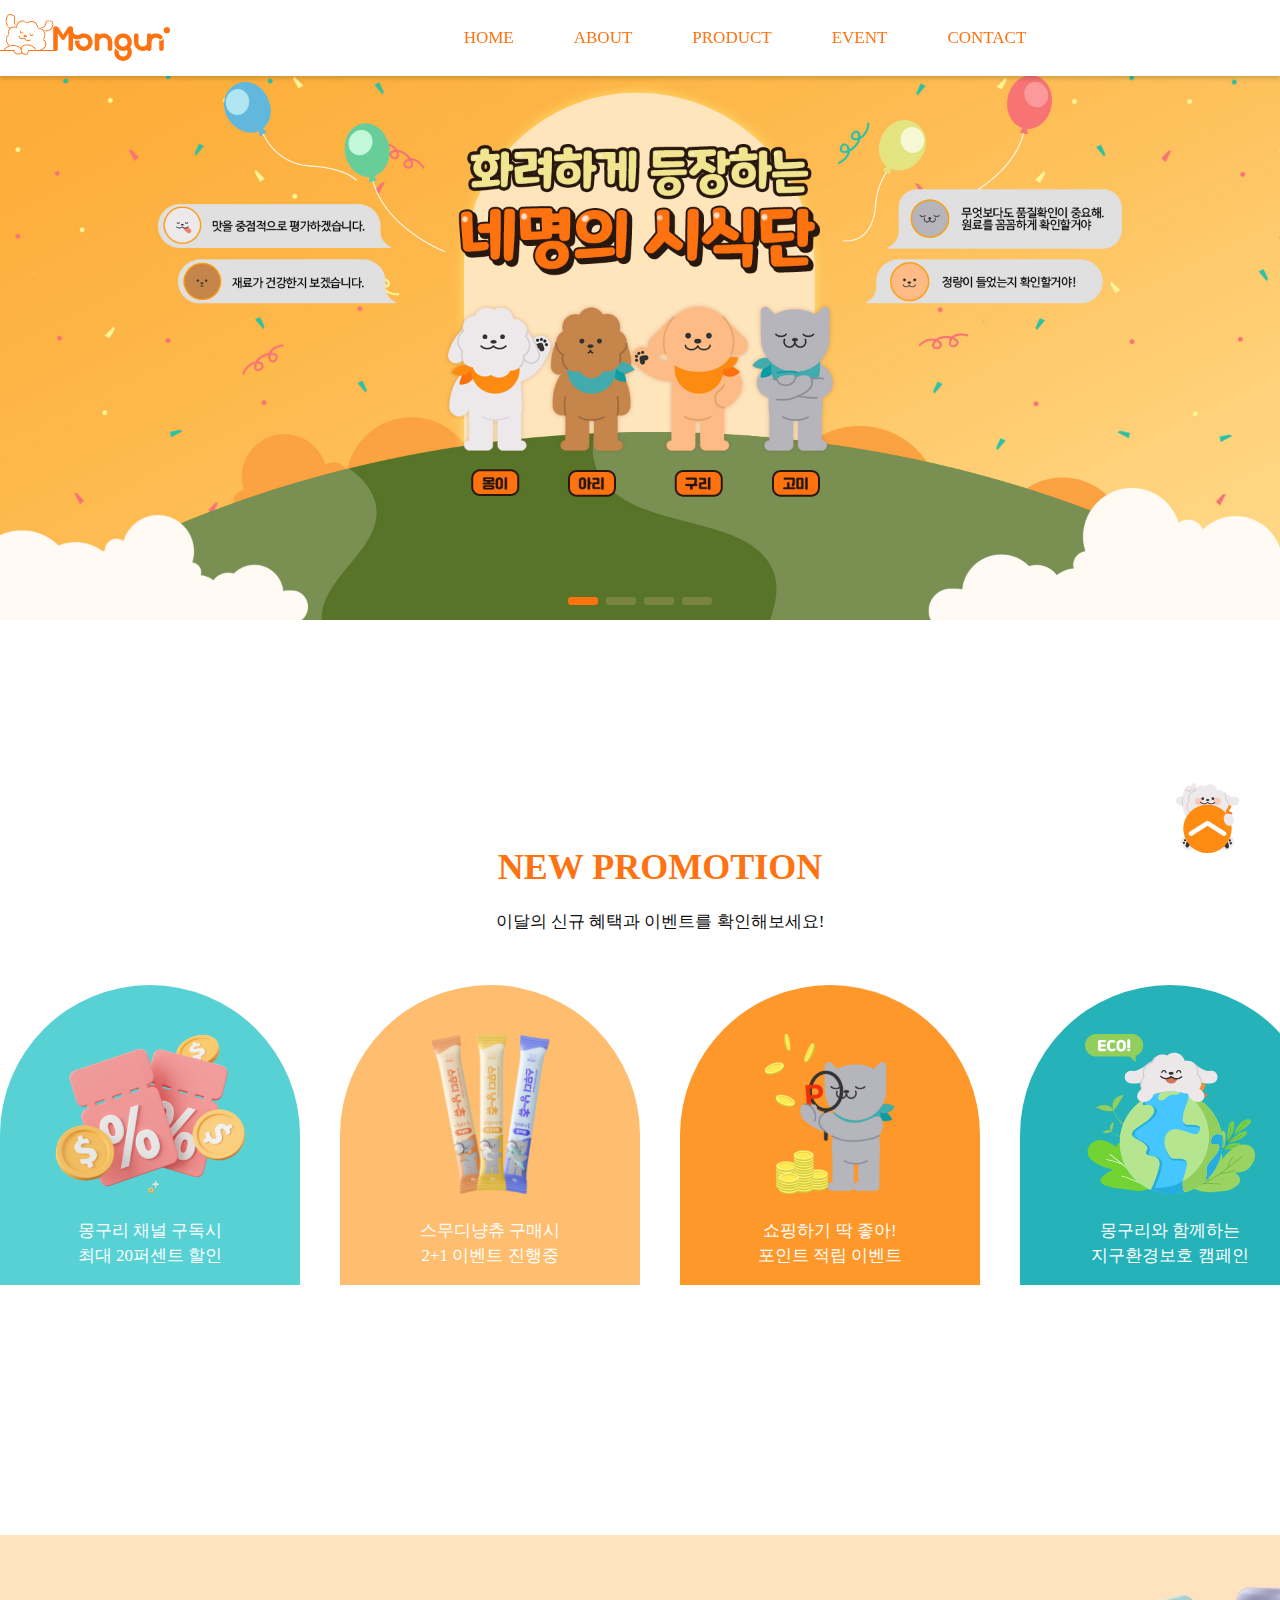
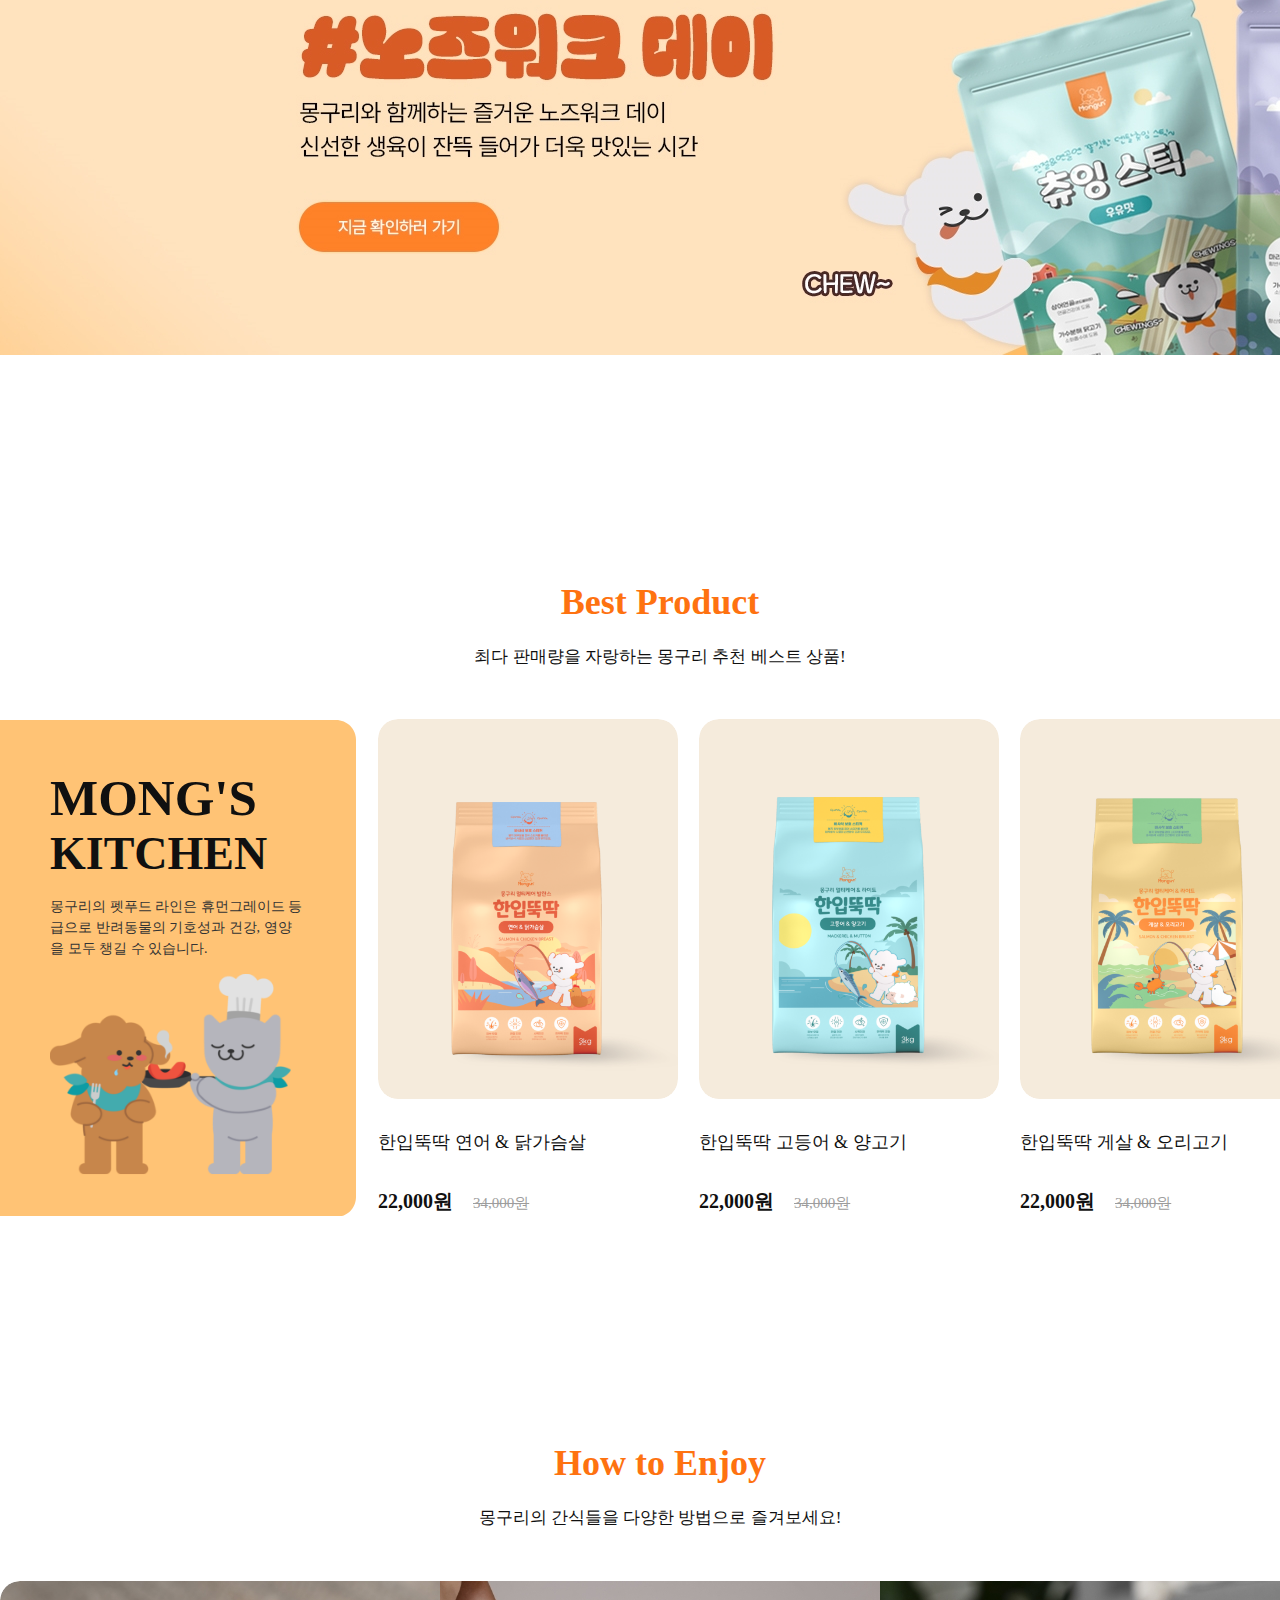
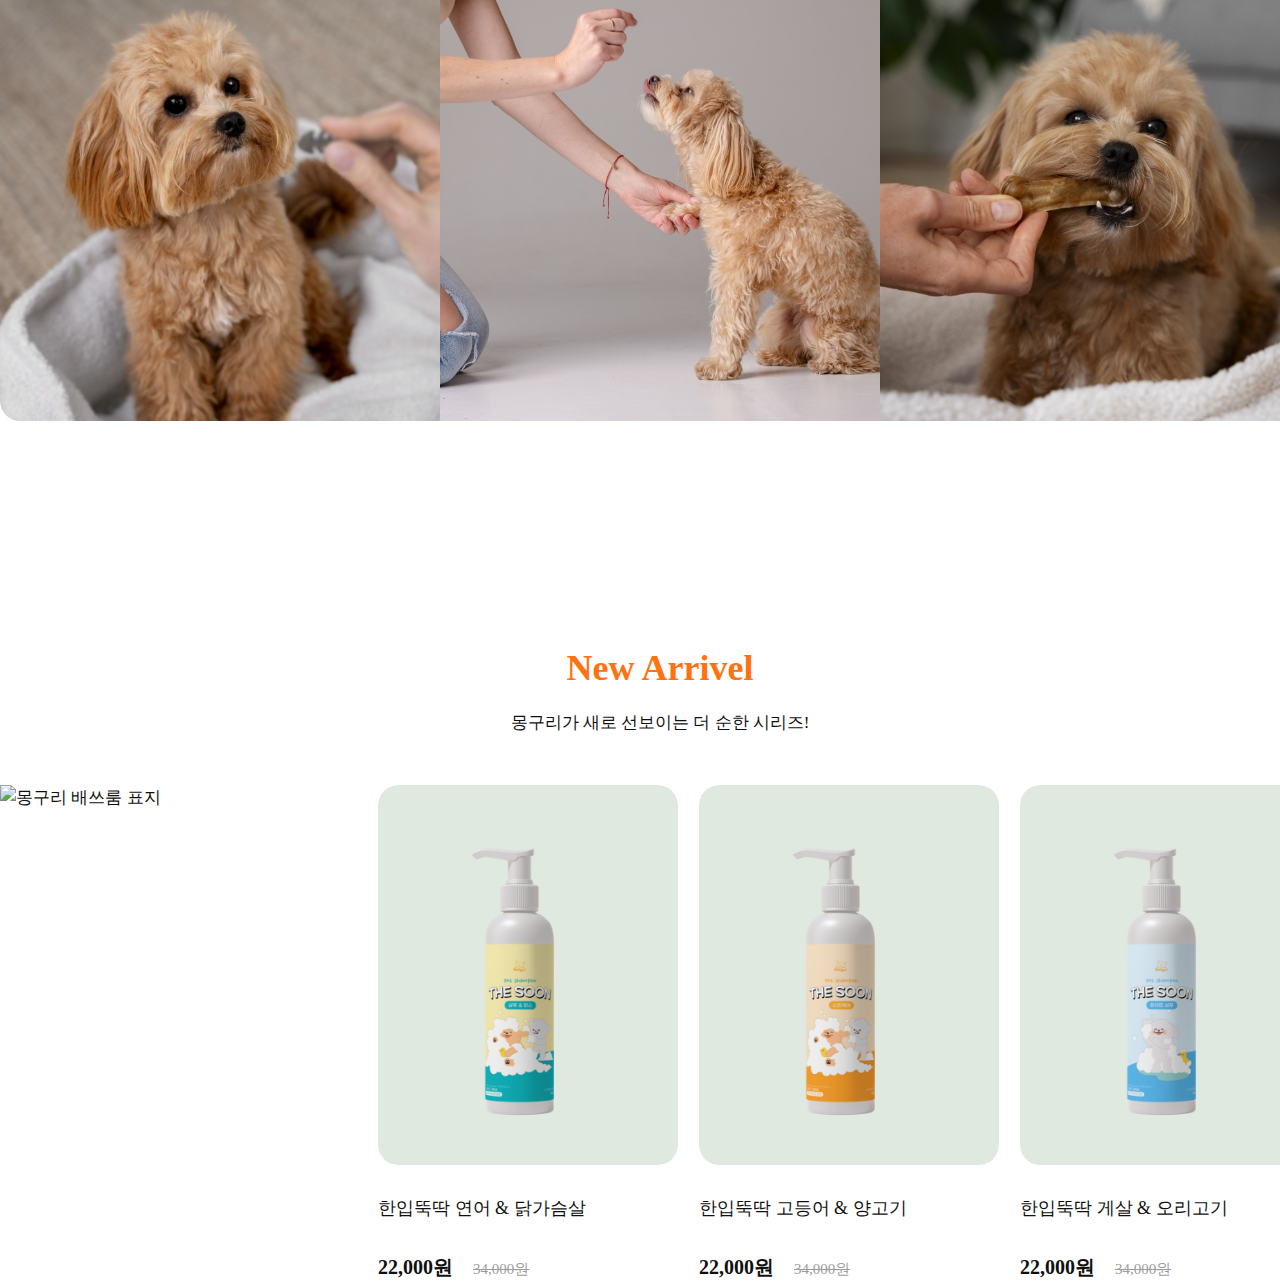
==== index.html @ 9f9502fa "Add files via upload" ====
<!DOCTYPE html>
<html lang="ko">

<head>
    <meta charset="UTF-8" />
    <meta http-equiv="X-UA-Compatible" content="IE=edge" />
    <meta name="viewport" content="width=1400" />
    <!--다른 매체에서도 너비 오류 없이 볼 수 있게-->
    <!--파비콘-->
    <link href="이미지 파일 경로" rel="icon" type="image/png" sizes="32x32" />
    <!-- font -->
    <link href="https://webfontworld.github.io/pretendard/Pretendard.css" rel="stylesheet" />
    <link href="https://webfontworld.github.io/goodchoice/Jalnan.css" rel="stylesheet" />
    <!-- 스와이퍼 css -->
    <link rel="stylesheet" href="https://cdn.jsdelivr.net/npm/swiper@11/swiper-bundle.min.css" />
    <!-- css파일 -->
    <link rel="stylesheet" href="css/main.css" />

    <title>몽구리</title>
</head>

<body>
    <div id="header">
        <div class="gnb">
            <h1 class="logo">
                <a href="./index.html"><img src="./images/header_logo.png" alt="로고" /></a>
            </h1>
            <ul class="nav">
                <li>
                    <a href="./index.html">HOME</a>
                </li>
                <li>
                    <a href="#">ABOUT</a>
                    <ul class="sub">
                        <li><a href="#">브랜드</a></li>
                        <li><a href="#">스토리</a></li>
                    </ul>
                </li>
                <li>
                    <a href="#">PRODUCT</a>
                    <ul class="sub">
                        <li><a href="#">전체보기</a></li>
                        <li><a href="#">사료/간식</a></li>
                        <li><a href="#">샤워용품</a></li>
                        <li><a href="#">청결용품</a></li>
                    </ul>
                </li>
                <li>
                    <a href="#">EVENT</a>
                    <ul class="sub">
                        <li><a href="#">FAQ</a></li>
                        <li><a href="#">오시는길</a></li>
                        <li><a href="#">문의하기</a></li>
                    </ul>
                </li>
                <li>
                    <a href="#">CONTACT</a>
                    <ul class="sub">
                        <li><a href="#">진행 중 이벤트</a></li>
                        <li><a href="#">종료 된 이벤트</a></li>
                        <li><a href="#">동물보호 캠페인</a></li>
                    </ul>
                </li>
                <li class="sub_bg"></li>
            </ul>
            <ul class="gnb_icon">
                <li>
                    <a href="#"><img src="" alt="" /></a>
                </li>
                <li>
                    <a href="#"><img src="" alt="" /></a>
                </li>
            </ul>
        </div>
    </div>
    <!-- 헤더 -->
    <div class="btn">
        <a href="#"><img src="images/top_btn.png" alt="탑" /></a>
    </div>
    <!--스와이퍼 배너 -->
    <div class="swiper mySwiper">
        <div class="swiper-wrapper">
            <div class="swiper-slide">
                <img src="./images/main_banner1.jpg" />
            </div>
            <div class="swiper-slide">
                <img src="./images/main_banner2.jpg" />
            </div>
            <div class="swiper-slide">
                <img src="./images/main_banner3.jpg" />
            </div>
            <div class="swiper-slide">
                <img src="./images/main_banner4.jpg" />
            </div>
        </div>
        <div class="swiper-pagination"></div>
    </div>
    <!-- 스와이퍼 배너 -->
    <!-- 프로모션 -->
    <div class="section1">
        <h2>NEW PROMOTION</h2>
        <p>이달의 신규 혜택과 이벤트를 확인해보세요!</p>
        <ul class="promotion">
            <li>
                <a class="pro1" href="#">
                    <p>
                        몽구리 채널 구독시<br />
                        최대 20퍼센트 할인
                    </p>
                </a>
            </li>
            <li>
                <a class="pro2" href="#">
                    <p>
                        스무디냥츄 구매시<br />
                        2+1 이벤트 진행중
                    </p>
                </a>
            </li>
            <li>
                <a class="pro3" href="#">
                    <p>
                        쇼핑하기 딱 좋아!<br />
                        포인트 적립 이벤트
                    </p>
                </a>
            </li>
            <li>
                <a class="pro4" href="#">
                    <p>
                        몽구리와 함께하는<br />
                        지구환경보호 캠페인
                    </p>
                </a>
            </li>
        </ul>
    </div>
    <!-- 프로모션 -->
    <!-- 띠 배너 -->
    <div class="liner_banner">
        <a href="#"><img src="./images/line_banner.jpg" alt="노즈워크 데이 이벤트" /></a>
    </div>
    <!-- 띠 배너 -->
    <!-- 프로덕트 -->
    <div class="section2">
        <div class="section_wrap">
            <h2>Best Product</h2>
            <p>최다 판매량을 자랑하는 몽구리 추천 베스트 상품!</p>
            <div class="kitchen">
                <img class="cover_bg" src="./images/cover_kitchen_bg.png" alt="몽구리 키친 표지" />
                <div class="bg_text">
                <h2><span>MONG'S</span><br>
                    KITCHEN</h2>
                <p>몽구리의 펫푸드 라인은 휴먼그레이드 등급으로
                    반려동물의 기호성과 건강, 영양을 모두 챙길 수
                    있습니다.</p>
                <img src="./images/Category_1.png" alt="">
                </div>
                <!-- Swiper -->
                <div class="swiper Product">
                    <div class="swiper-wrapper">
                        <div class="swiper-slide">
                            <ul class="k_product">
                                <li>
                                    <div class="screen">
                                        <div class="top">
                                        </div>
                                        <div class="bottom">
                                        </div>
                                        <div class="p_icon">
                                            <a href="#none"><img src="./images/hover_icon_heart.png" alt="찜하기"></a>
                                            <a href="#none"><img src="./images/hover_icon_cross.png" alt="상품 바로가기"></a>
                                        </div>
                                        <img src="./images/k_product1.png" alt="한입뚝딱 연어맛" />
                                    </div>
                                    <a href="#"><h3>한입뚝딱 연어 & 닭가슴살</h3></a>
                                    <p>22,000원<span>34,000원</span></p>
                                </li>
                                <li>
                                    <div class="screen">
                                        <div class="top">
                                        </div>
                                        <div class="bottom">
                                        </div>
                                        <div class="p_icon">
                                            <a href="#none"><img src="./images/hover_icon_heart.png" alt="찜하기"></a>
                                            <a href="#none"><img src="./images/hover_icon_cross.png" alt="상품 바로가기"></a>
                                        </div>
                                        <img src="./images/k_product2.png" alt="한입뚝딱 고등어맛" />
                                    </div>
                                    <a href="#"><h3>한입뚝딱 고등어 & 양고기</h3></a>
                                    <p>22,000원<span>34,000원</span></p>
                                </li>
                                <li>
                                    <div class="screen">
                                        <div class="top">
                                        </div>
                                        <div class="bottom">
                                        </div>
                                        <div class="p_icon">
                                            <a href="#none"><img src="./images/hover_icon_heart.png" alt="찜하기"></a>
                                            <a href="#none"><img src="./images/hover_icon_cross.png" alt="상품 바로가기"></a>
                                        </div>
                                        <img src="./images/k_product3.png" alt="한입뚝딱 오리고기맛" />
                                    </div>
                                    <a href="#"><h3>한입뚝딱 게살 & 오리고기</h3></a>
                                    <p>22,000원<span>34,000원</span></p>
                                </li>
                            </ul>
                        </div>
                        <div class="swiper-slide">
                            <ul class="k_product">
                                <li>
                                    <div class="screen">
                                        <div class="top">
                                        </div>
                                        <div class="bottom">
                                        </div>
                                        <div class="p_icon">
                                            <a href="#none"><img src="./images/hover_icon_heart.png" alt="찜하기"></a>
                                            <a href="#none"><img src="./images/hover_icon_cross.png" alt="상품 바로가기"></a>
                                        </div>
                                        <img src="./images/k_product1.png" alt="한입뚝딱 연어맛" />
                                    </div>
                                    <a href="#"><h3>한입뚝딱 연어 & 닭가슴살</h3></a>
                                    <p>22,000원<span>34,000원</span></p>
                                </li>
                                <li>
                                    <div class="screen">
                                        <div class="top">
                                        </div>
                                        <div class="bottom">
                                        </div>
                                        <div class="p_icon">
                                            <a href="#none"><img src="./images/hover_icon_heart.png" alt="찜하기"></a>
                                            <a href="#none"><img src="./images/hover_icon_cross.png" alt="상품 바로가기"></a>
                                        </div>
                                        <img src="./images/k_product2.png" alt="한입뚝딱 고등어맛" />
                                    </div>
                                    <a href="#"><h3>한입뚝딱 고등어 & 양고기</h3></a>
                                    <p>22,000원<span>34,000원</span></p>
                                </li>
                                <li>
                                    <div class="screen">
                                        <div class="top">
                                        </div>
                                        <div class="bottom">
                                        </div>
                                        <div class="p_icon">
                                            <a href="#none"><img src="./images/hover_icon_heart.png" alt="찜하기"></a>
                                            <a href="#none"><img src="./images/hover_icon_cross.png" alt="상품 바로가기"></a>
                                        </div>
                                        <img src="./images/k_product3.png" alt="한입뚝딱 오리고기맛" />
                                    </div>
                                    <a href="#"><h3>한입뚝딱 게살 & 오리고기</h3></a>
                                    <p>22,000원<span>34,000원</span></p>
                                </li>
                            </ul>
                        </div>
                        <div class="swiper-slide">
                            <ul class="k_product">
                                <li>
                                    <div class="screen">
                                        <div class="top">
                                        </div>
                                        <div class="bottom">
                                        </div>
                                        <div class="p_icon">
                                            <a href="#none"><img src="./images/hover_icon_heart.png" alt="찜하기"></a>
                                            <a href="#none"><img src="./images/hover_icon_cross.png" alt="상품 바로가기"></a>
                                        </div>
                                        <img src="./images/k_product1.png" alt="한입뚝딱 연어맛" />
                                    </div>
                                    <a href="#"><h3>한입뚝딱 연어 & 닭가슴살</h3></a>
                                    <p>22,000원<span>34,000원</span></p>
                                </li>
                                <li>
                                    <div class="screen">
                                        <div class="top">
                                        </div>
                                        <div class="bottom">
                                        </div>
                                        <div class="p_icon">
                                            <a href="#none"><img src="./images/hover_icon_heart.png" alt="찜하기"></a>
                                            <a href="#none"><img src="./images/hover_icon_cross.png" alt="상품 바로가기"></a>
                                        </div>
                                        <img src="./images/k_product2.png" alt="한입뚝딱 고등어맛" />
                                    </div>
                                    <a href="#"><h3>한입뚝딱 고등어 & 양고기</h3></a>
                                    <p>22,000원<span>34,000원</span></p>
                                </li>
                                <li>
                                    <div class="screen">
                                        <div class="top">
                                        </div>
                                        <div class="bottom">
                                        </div>
                                        <div class="p_icon">
                                            <a href="#none"><img src="./images/hover_icon_heart.png" alt="찜하기"></a>
                                            <a href="#none"><img src="./images/hover_icon_cross.png" alt="상품 바로가기"></a>
                                        </div>
                                        <img src="./images/k_product3.png" alt="한입뚝딱 오리고기맛" />
                                    </div>
                                    <a href="#"><h3>한입뚝딱 게살 & 오리고기</h3></a>
                                    <p>22,000원<span>34,000원</span></p>
                                </li>
                            </ul>
                        </div>
                    </div>
                </div>
            </div>
        </div>
    </div>
    <!-- 프로덕트 -->
    <!-- 몽구리를 즐기는법 -->
    <div class="section3">
        <h2>How to Enjoy</h2>
        <p>몽구리의 간식들을 다양한 방법으로 즐겨보세요!</p>
        <ul>
            <li><a href="#">
                    <div class="enjoy_bg"><img src="./images/enjoy_txt1.png" alt="훈련 보상 텍스트"></div><img
                        src="./images/enjoy_food1.jpg" alt="훈련 보상">
                </a></li>
            <li><a href="#">
                    <div class="enjoy_bg"><img src="./images/enjoy_txt2.png" alt="훈련 내용 텍스트"></div><img
                        src="./images/enjoy_food2.jpg" alt="훈련 내용">
                </a></li>
            <li><a href="#">
                    <div class="enjoy_bg"><img src="./images/enjoy_txt3.png" alt="치아 케어 텍스트"></div><img
                        src="./images/enjoy_food3.jpg" alt="치아 케어">
                </a></li>
        </ul>
    </div>
    <div class="section3"></div>
    <!-- 몽구리를 즐기는법 -->
    <!-- 신제품/몽스샤워 -->
    <div class="section4">
        <h2>New Arrivel</h2>
        <p>몽구리가 새로 선보이는 더 순한 시리즈!</p>
        <div class="kitchen">
            <a href="#"><img src="./images/cover _bathroom.png" alt="몽구리 배쓰룸 표지" /></a>
            <!-- Swiper -->
            <div class="swiper Product">
                <div class="swiper-wrapper">
                    <div class="swiper-slide">
                        <ul class="k_product">
                            <li>
                                <div class="screen">
                                    <div class="top">
                                    </div>
                                    <div class="bottom">
                                    </div>
                                    <div class="p_icon">
                                        <a href="#none"><img src="./images/hover_icon_heart.png" alt="찜하기"></a>
                                        <a href="#none"><img src="./images/hover_icon_cross.png" alt="상품 바로가기"></a>
                                    </div>
                                    <img src="./images/b_product1.png" alt="더 순한 샴푸앤린스" />
                                </div>
                                <h3>한입뚝딱 연어 & 닭가슴살</h3>
                                <p>22,000원<span>34,000원</span></p>
                            </li>
                            <li>
                                <div class="screen">
                                    <div class="top">
                                    </div>
                                    <div class="bottom">
                                    </div>
                                    <div class="p_icon">
                                        <a href="#none"><img src="./images/hover_icon_heart.png" alt="찜하기"></a>
                                        <a href="#none"><img src="./images/hover_icon_cross.png" alt="상품 바로가기"></a>
                                    </div>
                                    <img src="./images/b_product2.png" alt="더 순한 스킨케어" />
                                </div>
                                <h3>한입뚝딱 고등어 & 양고기</h3>
                                <p>22,000원<span>34,000원</span></p>
                            </li>
                            <li>
                                <div class="screen">
                                    <div class="top">
                                    </div>
                                    <div class="bottom">
                                    </div>
                                    <div class="p_icon">
                                        <a href="#none"><img src="./images/hover_icon_heart.png" alt="찜하기"></a>
                                        <a href="#none"><img src="./images/hover_icon_cross.png" alt="상품 바로가기"></a>
                                    </div>
                                    <img src="./images/b_product3.png" alt="더 순한 화이트모전용" />
                                </div>
                                <h3>한입뚝딱 게살 & 오리고기</h3>
                                <p>22,000원<span>34,000원</span></p>
                            </li>
                        </ul>
                    </div>
                    <div class="swiper-slide">
                        <ul class="k_product">
                            <li>
                                <div class="screen">
                                    <div class="top">
                                    </div>
                                    <div class="bottom">
                                    </div>
                                    <div class="p_icon">
                                        <a href="#none"><img src="./images/hover_icon_heart.png" alt="찜하기"></a>
                                        <a href="#none"><img src="./images/hover_icon_cross.png" alt="상품 바로가기"></a>
                                    </div>
                                    <img src="./images/b_product1.png" alt="더 순한 샴푸앤린스" />
                                </div>
                                <h3>한입뚝딱 연어 & 닭가슴살</h3>
                                <p>22,000원<span>34,000원</span></p>
                            </li>
                            <li>
                                <div class="screen">
                                    <div class="top">
                                    </div>
                                    <div class="bottom">
                                    </div>
                                    <div class="p_icon">
                                        <a href="#none"><img src="./images/hover_icon_heart.png" alt="찜하기"></a>
                                        <a href="#none"><img src="./images/hover_icon_cross.png" alt="상품 바로가기"></a>
                                    </div>
                                    <img src="./images/b_product2.png" alt="더 순한 스킨케어" />
                                </div>
                                <h3>한입뚝딱 고등어 & 양고기</h3>
                                <p>22,000원<span>34,000원</span></p>
                            </li>
                            <li>
                                <div class="screen">
                                    <div class="top">
                                    </div>
                                    <div class="bottom">
                                    </div>
                                    <div class="p_icon">
                                        <a href="#none"><img src="./images/hover_icon_heart.png" alt="찜하기"></a>
                                        <a href="#none"><img src="./images/hover_icon_cross.png" alt="상품 바로가기"></a>
                                    </div>
                                    <img src="./images/b_product3.png" alt="더 순한 화이트모전용" />
                                </div>
                                <h3>한입뚝딱 게살 & 오리고기</h3>
                                <p>22,000원<span>34,000원</span></p>
                            </li>
                        </ul>
                    </div>
                    <div class="swiper-slide">
                        <ul class="k_product">
                            <li>
                                <div class="screen">
                                    <div class="top">
                                    </div>
                                    <div class="bottom">
                                    </div>
                                    <div class="p_icon">
                                        <a href="#none"><img src="./images/hover_icon_heart.png" alt="찜하기"></a>
                                        <a href="#none"><img src="./images/hover_icon_cross.png" alt="상품 바로가기"></a>
                                    </div>
                                    <img src="./images/b_product1.png" alt="더 순한 샴푸앤린스" />
                                </div>
                                <h3>한입뚝딱 연어 & 닭가슴살</h3>
                                <p>22,000원<span>34,000원</span></p>
                            </li>
                            <li>
                                <div class="screen">
                                    <div class="top">
                                    </div>
                                    <div class="bottom">
                                    </div>
                                    <div class="p_icon">
                                        <a href="#none"><img src="./images/hover_icon_heart.png" alt="찜하기"></a>
                                        <a href="#none"><img src="./images/hover_icon_cross.png" alt="상품 바로가기"></a>
                                    </div>
                                    <img src="./images/b_product2.png" alt="더 순한 스킨케어" />
                                </div>
                                <h3>한입뚝딱 고등어 & 양고기</h3>
                                <p>22,000원<span>34,000원</span></p>
                            </li>
                            <li>
                                <div class="screen">
                                    <div class="top">
                                    </div>
                                    <div class="bottom">
                                    </div>
                                    <div class="p_icon">
                                        <a href="#none"><img src="./images/hover_icon_heart.png" alt="찜하기"></a>
                                        <a href="#none"><img src="./images/hover_icon_cross.png" alt="상품 바로가기"></a>
                                    </div>
                                    <img src="./images/b_product3.png" alt="더 순한 화이트모전용" />
                                </div>
                                <h3>한입뚝딱 게살 & 오리고기</h3>
                                <p>22,000원<span>34,000원</span></p>
                            </li>
                        </ul>
                    </div>
                </div>
            </div>
        </div>
    </div>

    <div class="footer"></div>

    <!-- 제이쿼리 라이브러리 -->
    <script src="https://code.jquery.com/jquery-3.7.1.min.js"></script>

    <!-- 스와이퍼 소스(제이쿼리 소스보다 위에 있어야함) -->
    <!-- Swiper JS -->
    <script src="https://cdn.jsdelivr.net/npm/swiper@11/swiper-bundle.min.js"></script>
    <!-- 제이쿼리 소스 입력 -->
    <script src="script/main.js"></script>

</body>

</html>
---- css/main.css ----
@charset "utf-8";

/* 여백초기화 */
* {
    margin: 0;
    padding: 0;
}

ul,
ol {
    list-style: none;
}

a {
    text-decoration: none;
    color: #101010;
}

/* 페이지 설정 */
body {
    font-family: "Pretendard", "Jalnan";
    line-height: 1.5;
    font-size: 17px;
    color: #101010;
    overflow-x: hidden;
    /* 이유는 모르겠지만 가로 스크롤 생겨서 없애려고 급하게넣음 */
}

/* 탑버튼 */
.btn {
    position: fixed;
    bottom: 40px;
    right: 40px;
    z-index: 99;
    animation: top_btn 1.2s alternate infinite linear;
}

.btn:hover {
    animation: none;
}

@keyframes top_btn {
    0% {
        transform: translateY(0);
    }

    100% {
        transform: translateY(20px);
    }
}


/* 헤더 */
#header {
    width: 100%;
    background-color: rgba(255, 255, 255, 1);
    transition: all 0.8s ease;
    /* backdrop-filter: blur(4px); */
    position: fixed;
    top: 0;
    left: 0;
    z-index: 120;
    box-shadow: 0 2px 5px rgba(0, 0, 0, 0.2);
    /* 부드러운 애니메이션 */
    transition: all 1s;
}

/* 자바스크립트로 추가될 클래스 */
#header.nav-up {
    /* 헤더 높이만큼 주기 */
    top: -76px;
}

.gnb {
    width: 1320px;
    margin: 0 auto;
    display: -webkit-box;
    display: -moz-box;
    display: -ms-flexbox;
    display: flex;
    align-items: center;
    justify-content: space-between;
}

.gnb .logo img {
    display: block;
    /* padding: 12.4px; */
}

.nav {
    display: -webkit-box;
    display: -moz-box;
    display: -ms-flexbox;
    display: flex;
    /* position: absolute;
    top: 0;
    left: 50%;
    transform: translateX(-50%); */
}

.nav>li>a {
    display: block;
    margin: 25px 30px;
    font-family: "Jalnan";
    /* font-weight: 900; */
    color: #fe7210;
    transition: all 0.4s;
}

.nav>li>a:hover {
    /* color: #FE7210; */
    color: #ffc58f;
}

/* 서브메뉴 */
.sub {
    position: absolute;
    top: 75.5px;
    left: 0;
    width: 100%;
    z-index: 100;
    margin-top: 20px;
    display: none;
}

.nav>li {
    position: relative;
}

.sub a {
    /* background-color: rgba(255, 255, 255, 0.5); */
    display: block;
    text-align: center;
    font-size: 14px;
    transition: all 0.4s;
    padding: 8px 0;
}

.sub a:hover {
    color: #ffc58f;
}

/* 서브메뉴 배경 */
.nav .sub_bg {
    position: absolute;
    left: 0%;
    top: 75.5px;
    width: 100%;
    z-index: 99;
    height: 206px;
    background-color: rgba(255, 255, 255, 1);
    border-top: 1px solid #ffcaa4;
    box-shadow: 0 2px 5px rgba(0, 0, 0, 0.15);
    display: none;
}

/* 메인배너 */
/* 스와이퍼 메인배너 */
.mySwiper {
    width: 100%;
    height: 100%;
}

.swiper-slide {
    background-position: center;
    background-size: cover;
}

.swiper-slide img {
    display: block;
    width: 100%;
}

/* 스와이퍼 버튼 */
.swiper-pagination-bullet {
    background-color: #ffcaa4;
    width: 30px;
    height: 8px;
    border-radius: 3px;
}

.swiper-pagination-bullet-active {
    background-color: #fe7210;
}

/* 프로모션 섹션 */
.section1 {
    width: 1320px;
    margin: 0 auto;
    text-align: center;
}
.promotion {
    padding-bottom: 250px;
    display: -webkit-box;
    display: -moz-box;
    display: -ms-flexbox;
    display: flex;
    justify-content: space-between;
}

.promotion li a {
    width: 300px;
    height: 300px;
    border-radius: 200px 200px 0 0;
    color: #fff;
    display: block;
}

.promotion p {
    padding-top: 233px;
}

.pro1 {
    background: url(/images/promotion_1.png) no-repeat center 35% #58d1d5;
}

.pro2 {
    background: url(/images/promotion_2.png) no-repeat center 35% #ffbe6f;
}

.pro3 {
    background: url(/images/promotion_3.png) no-repeat center 35% #fe982b;
}

.pro4 {
    background: url(/images/promotion_4.png) no-repeat center 35% #26b2b9;
}

.promotion li a:hover {
    animation: promotion_color 3s alternate infinite linear;
}

@keyframes promotion_color {
    0% {
        background-position: center 35%;
    }

    25% {
        background-position: center 42%;
    }

    50% {
        background-position: center 35%;
    }

    75% {
        background-position: center 42%;
    }

    100% {
        background-position: center 35%;
    }
}

/* 띠 배너 */
.liner_banner a img {
    display: block;
}

/* 프로덕트 스와이퍼 */
.Product{
    width: 942px;
    margin: 0;
}
.screen{
    position: relative;
    overflow: hidden;
    border-radius: 20px;
    /* cursor: pointer; */
}
.top{
    background-color: rgba(0, 0, 0, 0.2);
    position: absolute;
    top: -380px;
    left: 0;
    width: 100%;
    height: 100%;
    z-index: 99;
    display: flex;
    justify-content: center;
    align-items: center;
}
.bottom{
    background-color: rgba(0, 0, 0, 0.2);
    position: absolute;
    top: 380px;
    left: 0;
    width: 100%;
    height: 100%;
    z-index: 99;
    display: flex;
    justify-content: center;
    align-items: center;
}
.p_icon{
    position: absolute;
    top: 380px;
    left: 0;
    width: 100%;
    height: 100%;
    z-index: 99;
    display: flex;
    justify-content: center;
    align-items: center;
}
.k_product .screen:hover .p_icon{
    transition: all 0.5s;
    top: 0;
    transition-delay: 0.15s;
}
.k_product .screen:hover .top{
    transition: all 0.4s;
    top: -190px;
}
.k_product .screen:hover .bottom{
    transition: all 0.4s;
    top: 190px;
}
.p_icon a{
    margin-left: 20px;
    width: 50px;
    height: 50px;
    background-color: rgba(238, 238, 238, 0.85);
    border-radius: 100%;
    display: flex;
    justify-content: center;
    align-items: center;
    box-shadow: 0px 2px 6px rgba(0, 0, 0, 0.2);
}
.p_icon a:nth-child(1){
    margin-left: 0;
}
.botp_icontom a:nth-child(1) img{
    filter: saturate(0%) brightness(170%);
}
.p_icon a img{
    width: 22px;
    transition: all 0.3s;
    filter: saturate(0%) brightness(190%);
}
.p_icon a img.on,
.p_icon a:hover img
{
    filter: saturate(100%) brightness(100%);
}


.Product .swiper-slide {
    text-align: center;
    font-size: 18px;
    background: #fff;
    display: flex;
    justify-content: center;
    align-items: center;
}

/* 프로덕트 */
.section2 {
    overflow: hidden;
}
.section_wrap{
    width: 1320px;
    margin: 0 auto;
    text-align: center;
    position: relative;
}

/* 왼쪽에서 들어오는 배경 */
.cover_bg{
    position: absolute;
    top: 365px;
    left: -294px;
}
.bg_text{
    position: relative;
    z-index: 99;
    width: 355px;
    height: 497px;
    text-align: left;
    padding: 50px 50px;
    box-sizing: border-box;
}
/* 배경 폰트 */
.bg_text > h2{
    font-family: 'jalnan';
    font-size: 46px;
    line-height: 1.15;
}
.bg_text > p{
    padding: 15px 0;
    font-size: 14px;
    color: #333;
}
.bg_text span{
    font-size: 51px;
}

/* 섹션별 폰트 통합 */
.section1 > h2,
.section_wrap > h2,
.section3 > h2,
.section4 > h2
 {
    padding-top: 220px;
    font-size: 36px;
    color: #fe7210;
    font-family: "Jalnan";
}

.section1 > p,
.section_wrap > p,
.section3 > p,
.section4 > p
{
    padding: 15px 0 50px 0;
}
.section2 a img{
    display: block;
}

.kitchen {
    display: -webkit-box;
    display: -moz-box;
    display: -ms-flexbox;
    display: flex;
    justify-content: space-between;
}

.k_product {
    width: 942px;
    justify-content: space-between;
    display: -webkit-box;
    display: -moz-box;
    display: -ms-flexbox;
    display: flex;
    text-align: left;
}
.k_product h3{
    font-size: 18px;
    font-weight: 500;
    padding-top: 30px;
}
.k_product p{
    font-size: 20px;
    font-weight: 800;
    padding-top: 30px;
}
.k_product span{
    padding-left: 20px;
    font-size: 15px;
    font-weight: 400;
    text-decoration: line-through;
    color: #9D9D9D;
}

/* 몽구리를 즐기는법 */
.section3{
    width: 1320px;
    margin: 0 auto;
    text-align: center;
}
.section3 ul{
    display: -webkit-box;
    display: -moz-box;
    display: -ms-flexbox;
    display: flex;
}
.section3 ul li a{
    position: relative;
}
.enjoy_bg{
    position: absolute;
    top: 0;
    left: 0;
    z-index: 99;
    width: 100%;
    height: 100%;
    overflow: hidden;
    background-color: rgba(0, 0, 0, 0.1);
    opacity: 0;
    transition: all 1s;
    display: flex;
    justify-content: center;align-items: center;
}
.enjoy_bg > img{
    display: flex;
    justify-content: center;
    margin-top: 230px;
    transition: none;
}
.section3 ul li a img{
    display: block;
    transition: all 0.5s;
}
.section3 ul li a{
    display: block;
    overflow: hidden;
}
.section3 ul li:nth-child(1) a{
    border-radius: 20px 0 0 20px;
}
.section3 ul li:nth-child(2) a{
    border-radius: 0;
}
.section3 ul li:nth-child(3) a{
    border-radius: 0 20px 20px 0;
}
.section3 ul li:hover img{
    transform: scale(1.1);
}
.section3 ul li:hover .enjoy_bg{
    opacity: 1;
}
.section3 ul li:hover .enjoy_bg > img{
    transform: none;    
}
/* 신제품/몽스샤워 */
.section4{
    width: 1320px;
    margin: 0 auto;
    text-align: center;
}
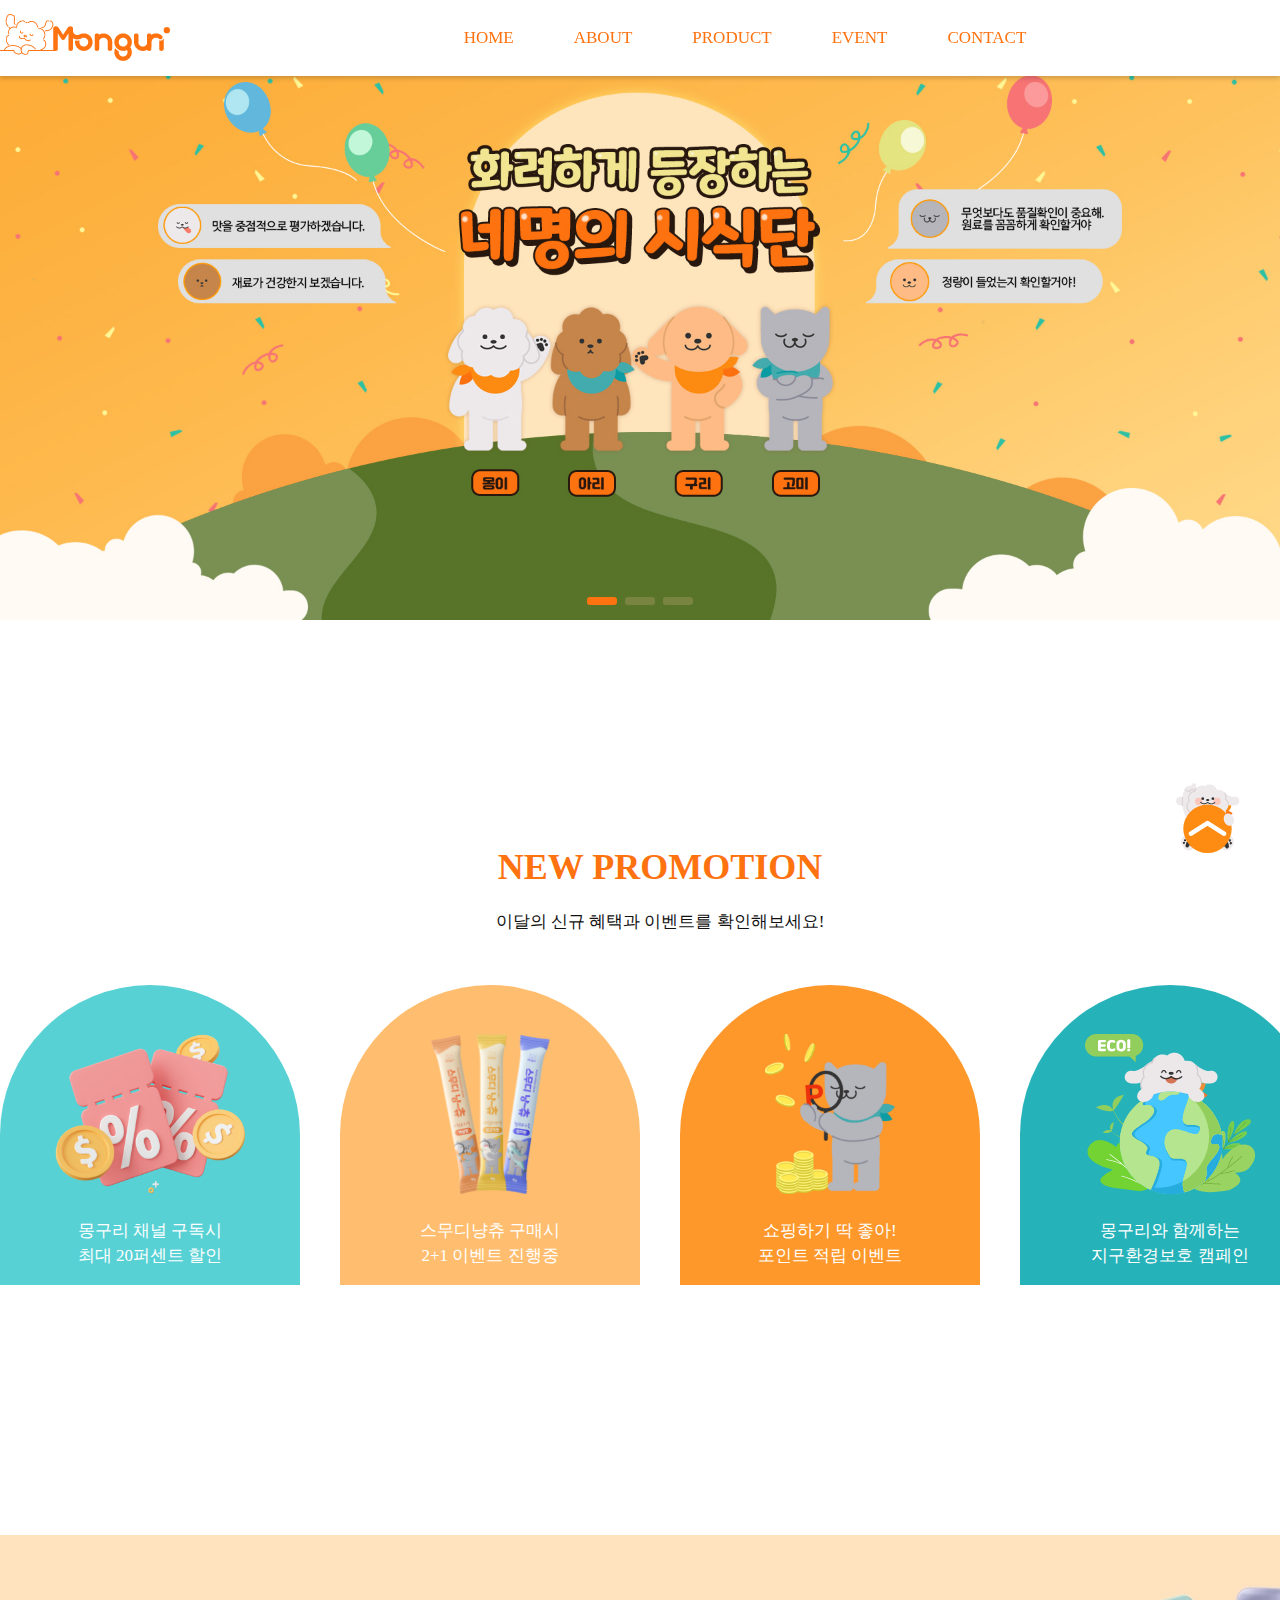
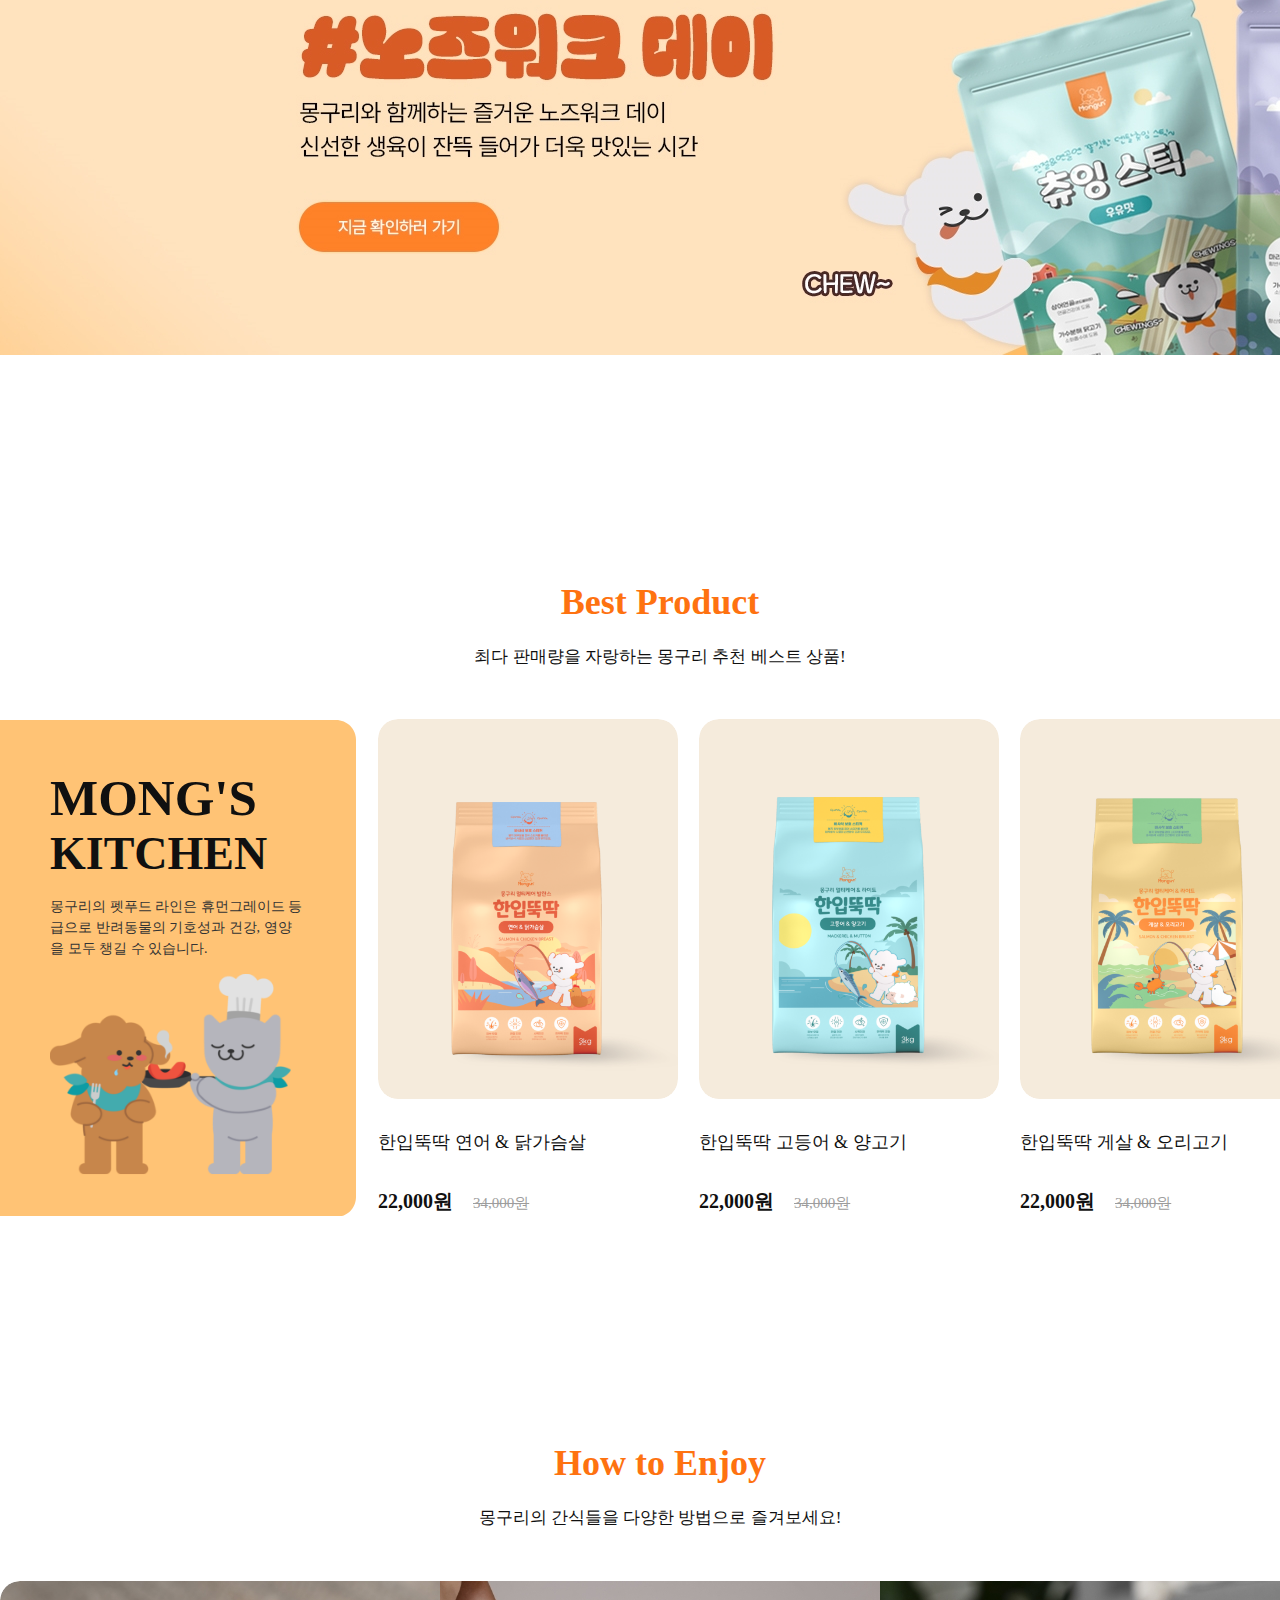
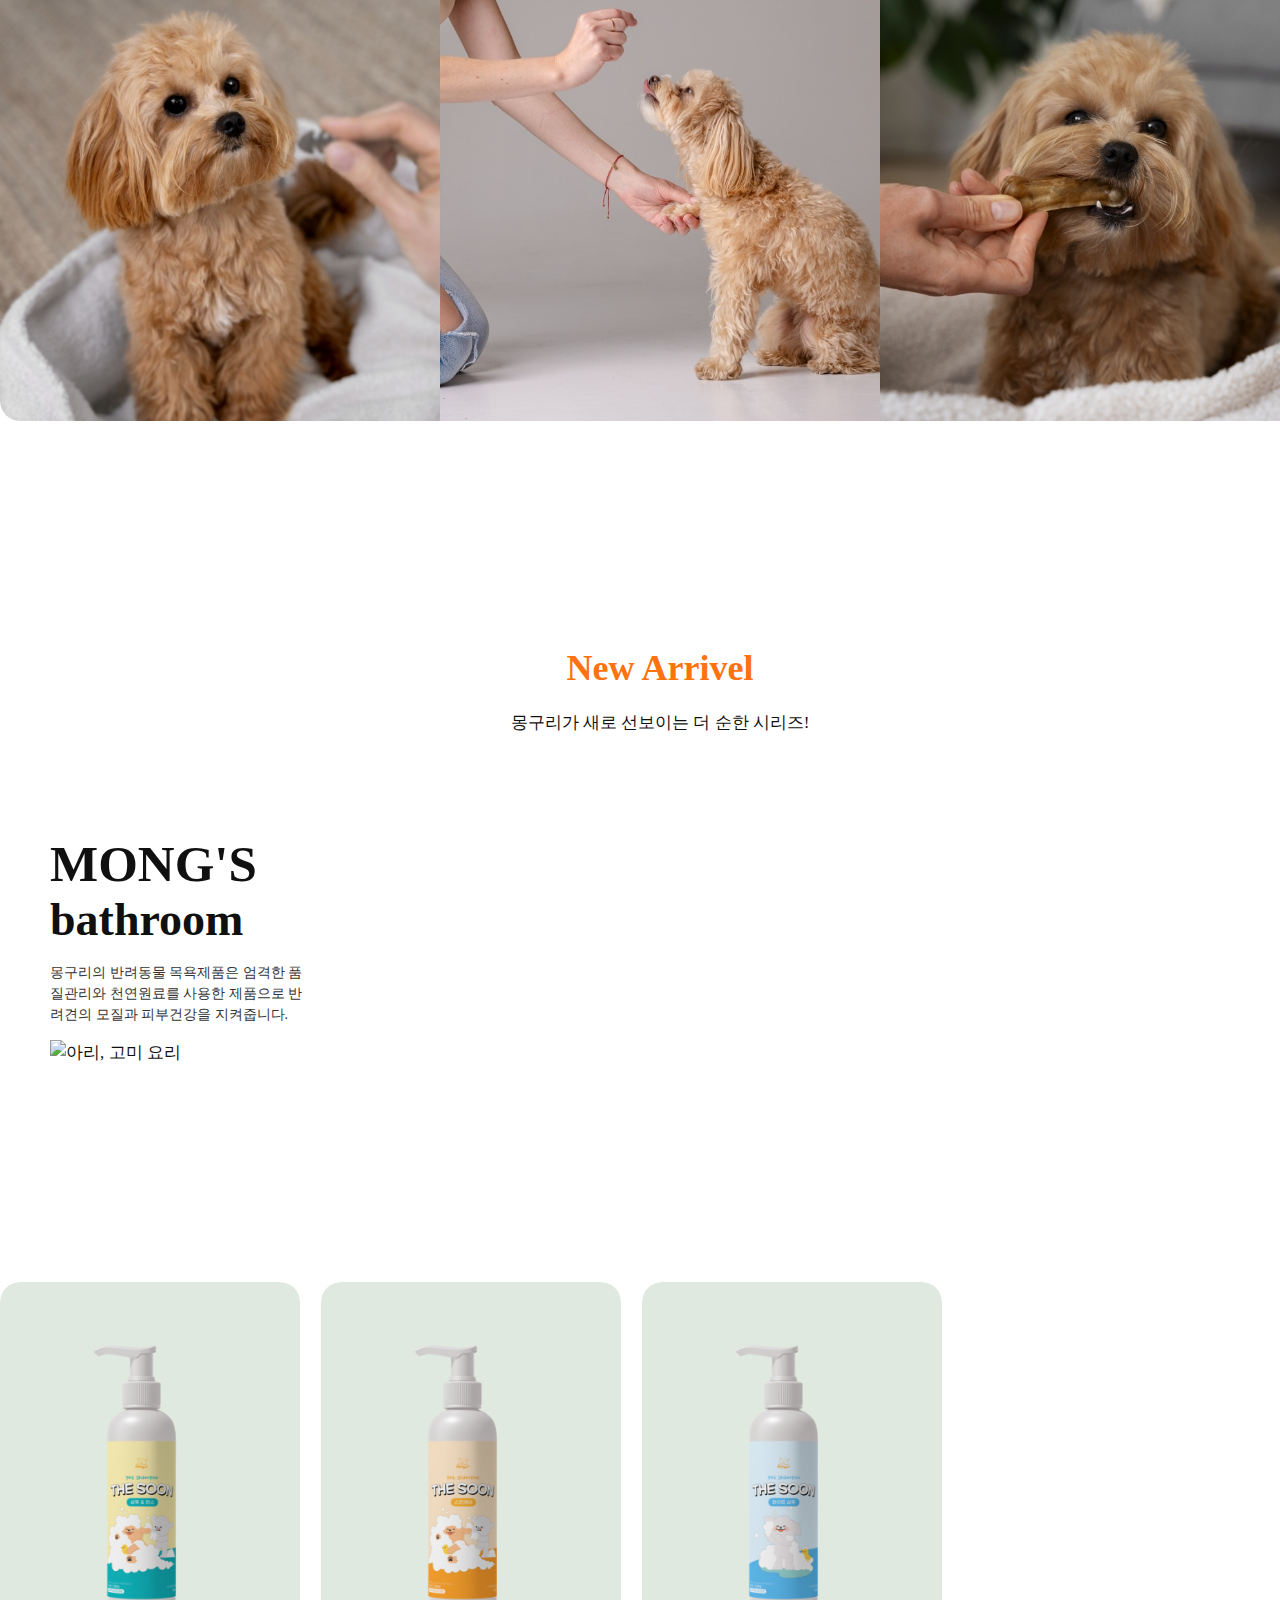
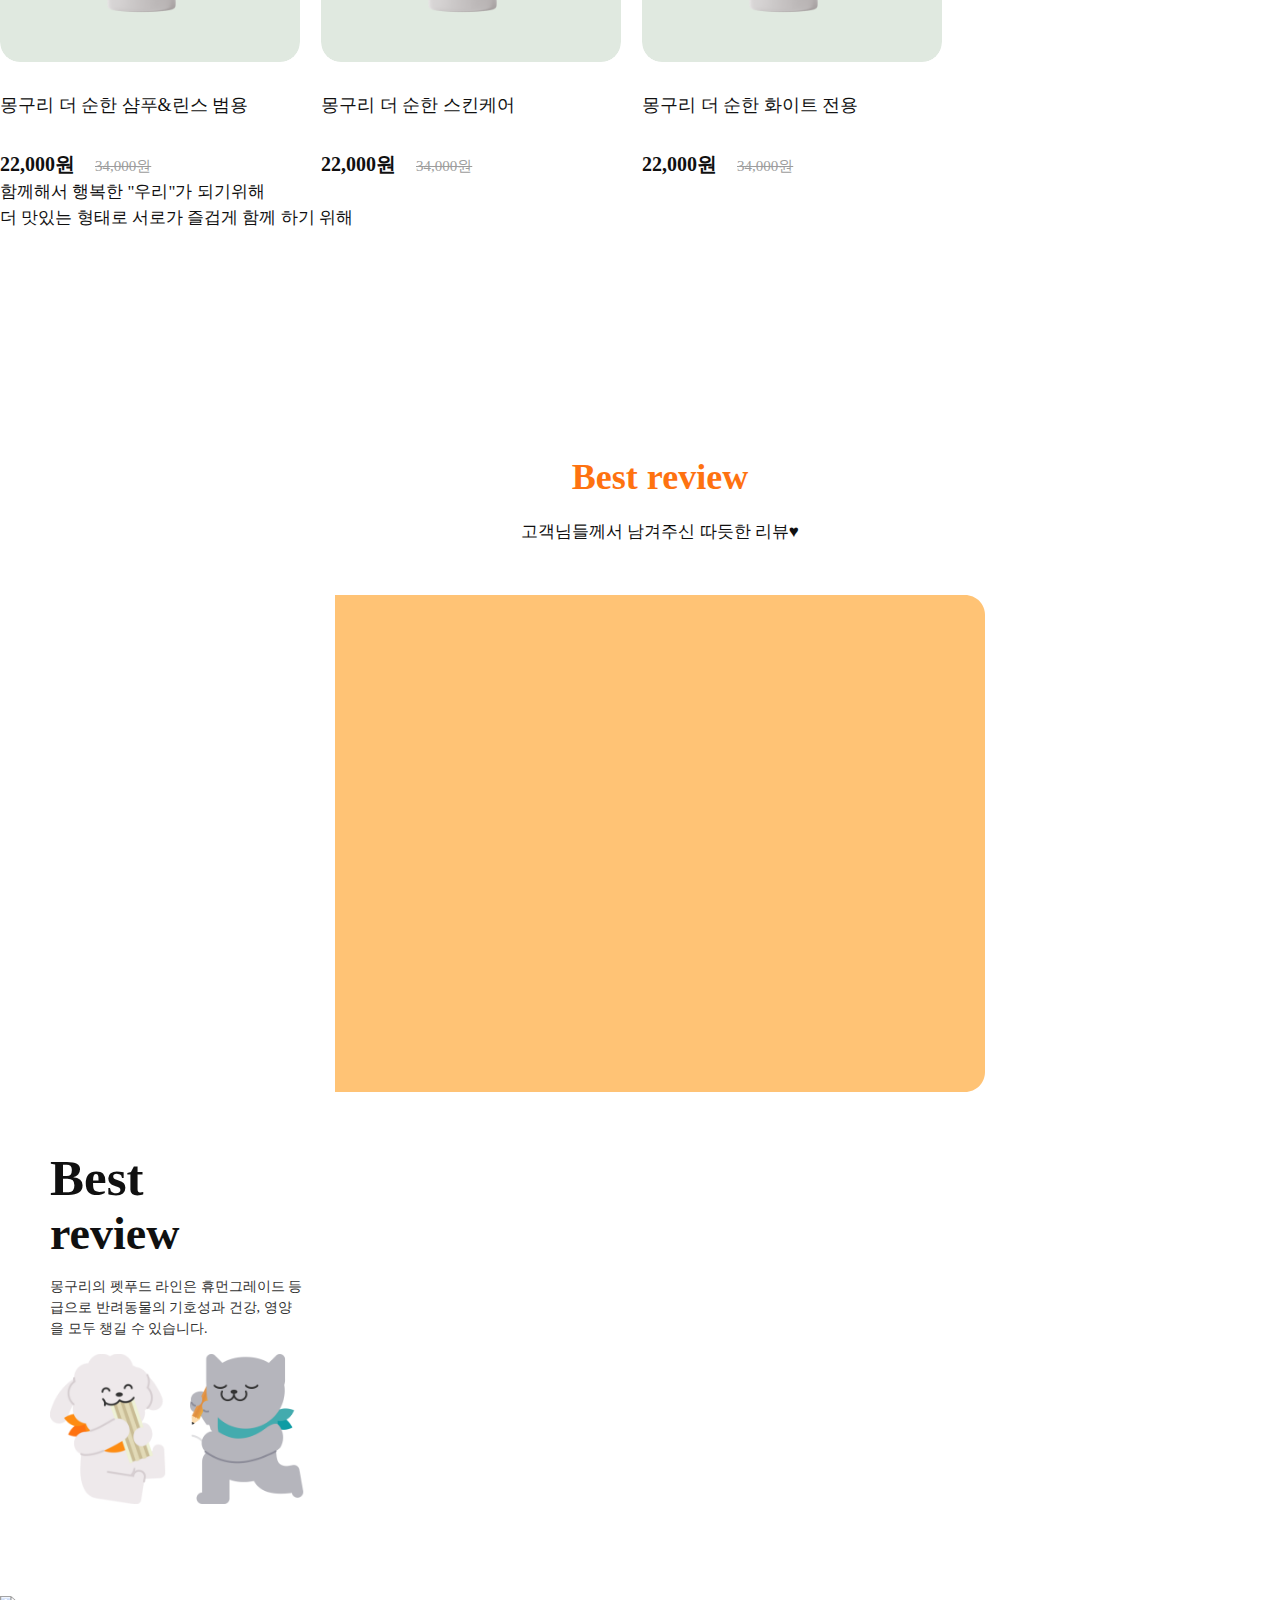
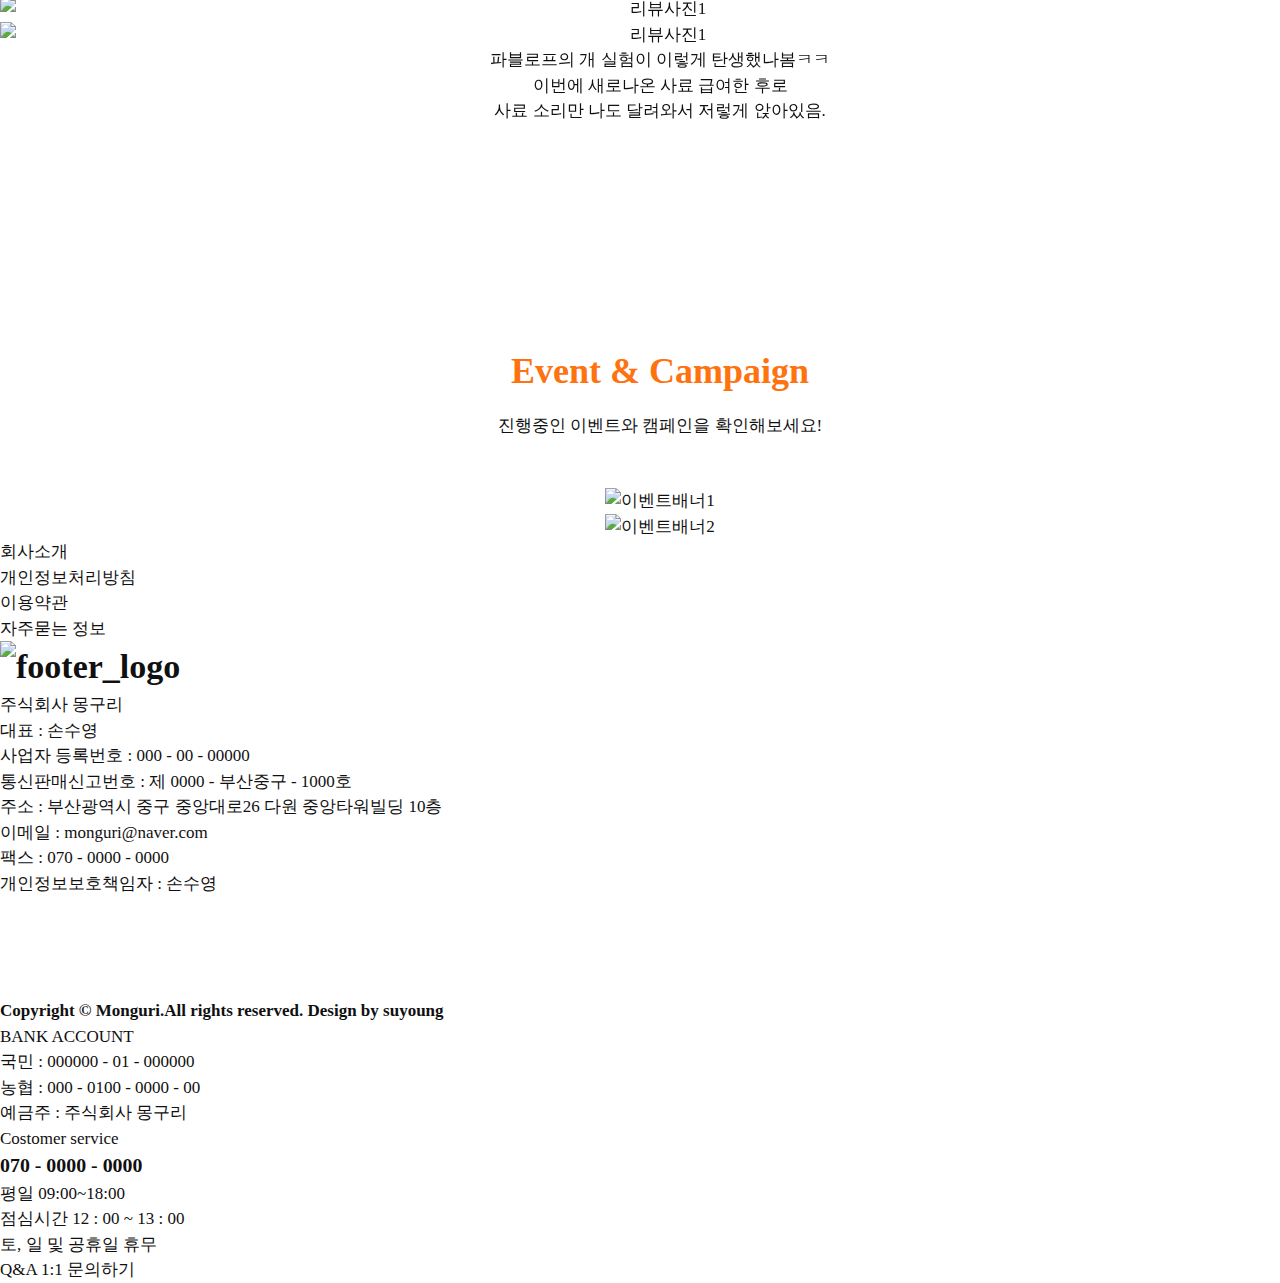
==== commit 91349c1f: "Add files via upload" ====
--- a/index.html
+++ b/index.html
@@ -7,13 +7,15 @@
     <meta name="viewport" content="width=1400" />
     <!--다른 매체에서도 너비 오류 없이 볼 수 있게-->
     <!--파비콘-->
-    <link href="이미지 파일 경로" rel="icon" type="image/png" sizes="32x32" />
+    <link rel="icon" type="image/png" sizes="32x32" href="./images/ms-icon-150x150.png">
+    <!-- <link href="이미지 파일 경로" rel="icon" type="image/png" sizes="32x32" /> -->
     <!-- font -->
+    <link href='https://fonts.googleapis.com/css?family=Poetsen One' rel='stylesheet'>
     <link href="https://webfontworld.github.io/pretendard/Pretendard.css" rel="stylesheet" />
-    <link href="https://webfontworld.github.io/goodchoice/Jalnan.css" rel="stylesheet" />
     <!-- 스와이퍼 css -->
     <link rel="stylesheet" href="https://cdn.jsdelivr.net/npm/swiper@11/swiper-bundle.min.css" />
     <!-- css파일 -->
+    <!-- 메인 css -->
     <link rel="stylesheet" href="css/main.css" />
 
     <title>몽구리</title>
@@ -48,27 +50,27 @@
                 <li>
                     <a href="#">EVENT</a>
                     <ul class="sub">
-                        <li><a href="#">FAQ</a></li>
-                        <li><a href="#">오시는길</a></li>
-                        <li><a href="#">문의하기</a></li>
+                        <li><a href="#">진행 중 이벤트</a></li>
+                        <li><a href="#">종료 된 이벤트</a></li>
+                        <li><a href="#">동물보호 캠페인</a></li>
                     </ul>
                 </li>
                 <li>
                     <a href="#">CONTACT</a>
                     <ul class="sub">
-                        <li><a href="#">진행 중 이벤트</a></li>
-                        <li><a href="#">종료 된 이벤트</a></li>
-                        <li><a href="#">동물보호 캠페인</a></li>
+                        <li><a href="#">FAQ</a></li>
+                        <li><a href="#">오시는길</a></li>
+                        <li><a href="#">문의하기</a></li>
                     </ul>
                 </li>
                 <li class="sub_bg"></li>
             </ul>
             <ul class="gnb_icon">
                 <li>
-                    <a href="#"><img src="" alt="" /></a>
+                    <a href="#"><img src="./images/header_icon_search.png" alt="" /></a>
                 </li>
                 <li>
-                    <a href="#"><img src="" alt="" /></a>
+                    <a href="#"><img src="./images/header_icon_menu.png" alt="" /></a>
                 </li>
             </ul>
         </div>
@@ -88,9 +90,6 @@
             </div>
             <div class="swiper-slide">
                 <img src="./images/main_banner3.jpg" />
-            </div>
-            <div class="swiper-slide">
-                <img src="./images/main_banner4.jpg" />
             </div>
         </div>
         <div class="swiper-pagination"></div>
@@ -149,14 +148,15 @@
             <div class="kitchen">
                 <img class="cover_bg" src="./images/cover_kitchen_bg.png" alt="몽구리 키친 표지" />
                 <div class="bg_text">
-                <h2><span>MONG'S</span><br>
-                    KITCHEN</h2>
-                <p>몽구리의 펫푸드 라인은 휴먼그레이드 등급으로
-                    반려동물의 기호성과 건강, 영양을 모두 챙길 수
-                    있습니다.</p>
-                <img src="./images/Category_1.png" alt="">
+                    <h2><span>MONG'S</span><br>
+                        KITCHEN</h2>
+                    <p>몽구리의 펫푸드 라인은 휴먼그레이드 등급으로
+                        반려동물의 기호성과 건강, 영양을 모두 챙길 수
+                        있습니다.</p>
+                    <img src="./images/Category_1.png" alt="">
                 </div>
                 <!-- Swiper -->
+                <!-- 몽구리 인기상품 스와이퍼 -->
                 <div class="swiper Product">
                     <div class="swiper-wrapper">
                         <div class="swiper-slide">
@@ -173,7 +173,9 @@
                                         </div>
                                         <img src="./images/k_product1.png" alt="한입뚝딱 연어맛" />
                                     </div>
-                                    <a href="#"><h3>한입뚝딱 연어 & 닭가슴살</h3></a>
+                                    <a href="#">
+                                        <h3>한입뚝딱 연어 & 닭가슴살</h3>
+                                    </a>
                                     <p>22,000원<span>34,000원</span></p>
                                 </li>
                                 <li>
@@ -188,7 +190,9 @@
                                         </div>
                                         <img src="./images/k_product2.png" alt="한입뚝딱 고등어맛" />
                                     </div>
-                                    <a href="#"><h3>한입뚝딱 고등어 & 양고기</h3></a>
+                                    <a href="#">
+                                        <h3>한입뚝딱 고등어 & 양고기</h3>
+                                    </a>
                                     <p>22,000원<span>34,000원</span></p>
                                 </li>
                                 <li>
@@ -203,7 +207,9 @@
                                         </div>
                                         <img src="./images/k_product3.png" alt="한입뚝딱 오리고기맛" />
                                     </div>
-                                    <a href="#"><h3>한입뚝딱 게살 & 오리고기</h3></a>
+                                    <a href="#">
+                                        <h3>한입뚝딱 게살 & 오리고기</h3>
+                                    </a>
                                     <p>22,000원<span>34,000원</span></p>
                                 </li>
                             </ul>
@@ -222,7 +228,9 @@
                                         </div>
                                         <img src="./images/k_product1.png" alt="한입뚝딱 연어맛" />
                                     </div>
-                                    <a href="#"><h3>한입뚝딱 연어 & 닭가슴살</h3></a>
+                                    <a href="#">
+                                        <h3>한입뚝딱 연어 & 닭가슴살</h3>
+                                    </a>
                                     <p>22,000원<span>34,000원</span></p>
                                 </li>
                                 <li>
@@ -237,7 +245,9 @@
                                         </div>
                                         <img src="./images/k_product2.png" alt="한입뚝딱 고등어맛" />
                                     </div>
-                                    <a href="#"><h3>한입뚝딱 고등어 & 양고기</h3></a>
+                                    <a href="#">
+                                        <h3>한입뚝딱 고등어 & 양고기</h3>
+                                    </a>
                                     <p>22,000원<span>34,000원</span></p>
                                 </li>
                                 <li>
@@ -252,7 +262,9 @@
                                         </div>
                                         <img src="./images/k_product3.png" alt="한입뚝딱 오리고기맛" />
                                     </div>
-                                    <a href="#"><h3>한입뚝딱 게살 & 오리고기</h3></a>
+                                    <a href="#">
+                                        <h3>한입뚝딱 게살 & 오리고기</h3>
+                                    </a>
                                     <p>22,000원<span>34,000원</span></p>
                                 </li>
                             </ul>
@@ -271,7 +283,9 @@
                                         </div>
                                         <img src="./images/k_product1.png" alt="한입뚝딱 연어맛" />
                                     </div>
-                                    <a href="#"><h3>한입뚝딱 연어 & 닭가슴살</h3></a>
+                                    <a href="#">
+                                        <h3>한입뚝딱 연어 & 닭가슴살</h3>
+                                    </a>
                                     <p>22,000원<span>34,000원</span></p>
                                 </li>
                                 <li>
@@ -286,7 +300,9 @@
                                         </div>
                                         <img src="./images/k_product2.png" alt="한입뚝딱 고등어맛" />
                                     </div>
-                                    <a href="#"><h3>한입뚝딱 고등어 & 양고기</h3></a>
+                                    <a href="#">
+                                        <h3>한입뚝딱 고등어 & 양고기</h3>
+                                    </a>
                                     <p>22,000원<span>34,000원</span></p>
                                 </li>
                                 <li>
@@ -301,13 +317,16 @@
                                         </div>
                                         <img src="./images/k_product3.png" alt="한입뚝딱 오리고기맛" />
                                     </div>
-                                    <a href="#"><h3>한입뚝딱 게살 & 오리고기</h3></a>
+                                    <a href="#">
+                                        <h3>한입뚝딱 게살 & 오리고기</h3>
+                                    </a>
                                     <p>22,000원<span>34,000원</span></p>
                                 </li>
                             </ul>
                         </div>
                     </div>
                 </div>
+                <!-- 몽구리 인기상품 스와이퍼 -->
             </div>
         </div>
     </div>
@@ -333,168 +352,405 @@
     </div>
     <div class="section3"></div>
     <!-- 몽구리를 즐기는법 -->
+
     <!-- 신제품/몽스샤워 -->
     <div class="section4">
-        <h2>New Arrivel</h2>
-        <p>몽구리가 새로 선보이는 더 순한 시리즈!</p>
-        <div class="kitchen">
-            <a href="#"><img src="./images/cover _bathroom.png" alt="몽구리 배쓰룸 표지" /></a>
-            <!-- Swiper -->
-            <div class="swiper Product">
-                <div class="swiper-wrapper">
-                    <div class="swiper-slide">
-                        <ul class="k_product">
-                            <li>
-                                <div class="screen">
-                                    <div class="top">
-                                    </div>
-                                    <div class="bottom">
-                                    </div>
-                                    <div class="p_icon">
-                                        <a href="#none"><img src="./images/hover_icon_heart.png" alt="찜하기"></a>
-                                        <a href="#none"><img src="./images/hover_icon_cross.png" alt="상품 바로가기"></a>
-                                    </div>
-                                    <img src="./images/b_product1.png" alt="더 순한 샴푸앤린스" />
-                                </div>
-                                <h3>한입뚝딱 연어 & 닭가슴살</h3>
-                                <p>22,000원<span>34,000원</span></p>
-                            </li>
-                            <li>
-                                <div class="screen">
-                                    <div class="top">
-                                    </div>
-                                    <div class="bottom">
-                                    </div>
-                                    <div class="p_icon">
-                                        <a href="#none"><img src="./images/hover_icon_heart.png" alt="찜하기"></a>
-                                        <a href="#none"><img src="./images/hover_icon_cross.png" alt="상품 바로가기"></a>
-                                    </div>
-                                    <img src="./images/b_product2.png" alt="더 순한 스킨케어" />
-                                </div>
-                                <h3>한입뚝딱 고등어 & 양고기</h3>
-                                <p>22,000원<span>34,000원</span></p>
-                            </li>
-                            <li>
-                                <div class="screen">
-                                    <div class="top">
-                                    </div>
-                                    <div class="bottom">
-                                    </div>
-                                    <div class="p_icon">
-                                        <a href="#none"><img src="./images/hover_icon_heart.png" alt="찜하기"></a>
-                                        <a href="#none"><img src="./images/hover_icon_cross.png" alt="상품 바로가기"></a>
-                                    </div>
-                                    <img src="./images/b_product3.png" alt="더 순한 화이트모전용" />
-                                </div>
-                                <h3>한입뚝딱 게살 & 오리고기</h3>
-                                <p>22,000원<span>34,000원</span></p>
-                            </li>
-                        </ul>
-                    </div>
-                    <div class="swiper-slide">
-                        <ul class="k_product">
-                            <li>
-                                <div class="screen">
-                                    <div class="top">
-                                    </div>
-                                    <div class="bottom">
-                                    </div>
-                                    <div class="p_icon">
-                                        <a href="#none"><img src="./images/hover_icon_heart.png" alt="찜하기"></a>
-                                        <a href="#none"><img src="./images/hover_icon_cross.png" alt="상품 바로가기"></a>
-                                    </div>
-                                    <img src="./images/b_product1.png" alt="더 순한 샴푸앤린스" />
-                                </div>
-                                <h3>한입뚝딱 연어 & 닭가슴살</h3>
-                                <p>22,000원<span>34,000원</span></p>
-                            </li>
-                            <li>
-                                <div class="screen">
-                                    <div class="top">
-                                    </div>
-                                    <div class="bottom">
-                                    </div>
-                                    <div class="p_icon">
-                                        <a href="#none"><img src="./images/hover_icon_heart.png" alt="찜하기"></a>
-                                        <a href="#none"><img src="./images/hover_icon_cross.png" alt="상품 바로가기"></a>
-                                    </div>
-                                    <img src="./images/b_product2.png" alt="더 순한 스킨케어" />
-                                </div>
-                                <h3>한입뚝딱 고등어 & 양고기</h3>
-                                <p>22,000원<span>34,000원</span></p>
-                            </li>
-                            <li>
-                                <div class="screen">
-                                    <div class="top">
-                                    </div>
-                                    <div class="bottom">
-                                    </div>
-                                    <div class="p_icon">
-                                        <a href="#none"><img src="./images/hover_icon_heart.png" alt="찜하기"></a>
-                                        <a href="#none"><img src="./images/hover_icon_cross.png" alt="상품 바로가기"></a>
-                                    </div>
-                                    <img src="./images/b_product3.png" alt="더 순한 화이트모전용" />
-                                </div>
-                                <h3>한입뚝딱 게살 & 오리고기</h3>
-                                <p>22,000원<span>34,000원</span></p>
-                            </li>
-                        </ul>
-                    </div>
-                    <div class="swiper-slide">
-                        <ul class="k_product">
-                            <li>
-                                <div class="screen">
-                                    <div class="top">
-                                    </div>
-                                    <div class="bottom">
-                                    </div>
-                                    <div class="p_icon">
-                                        <a href="#none"><img src="./images/hover_icon_heart.png" alt="찜하기"></a>
-                                        <a href="#none"><img src="./images/hover_icon_cross.png" alt="상품 바로가기"></a>
-                                    </div>
-                                    <img src="./images/b_product1.png" alt="더 순한 샴푸앤린스" />
-                                </div>
-                                <h3>한입뚝딱 연어 & 닭가슴살</h3>
-                                <p>22,000원<span>34,000원</span></p>
-                            </li>
-                            <li>
-                                <div class="screen">
-                                    <div class="top">
-                                    </div>
-                                    <div class="bottom">
-                                    </div>
-                                    <div class="p_icon">
-                                        <a href="#none"><img src="./images/hover_icon_heart.png" alt="찜하기"></a>
-                                        <a href="#none"><img src="./images/hover_icon_cross.png" alt="상품 바로가기"></a>
-                                    </div>
-                                    <img src="./images/b_product2.png" alt="더 순한 스킨케어" />
-                                </div>
-                                <h3>한입뚝딱 고등어 & 양고기</h3>
-                                <p>22,000원<span>34,000원</span></p>
-                            </li>
-                            <li>
-                                <div class="screen">
-                                    <div class="top">
-                                    </div>
-                                    <div class="bottom">
-                                    </div>
-                                    <div class="p_icon">
-                                        <a href="#none"><img src="./images/hover_icon_heart.png" alt="찜하기"></a>
-                                        <a href="#none"><img src="./images/hover_icon_cross.png" alt="상품 바로가기"></a>
-                                    </div>
-                                    <img src="./images/b_product3.png" alt="더 순한 화이트모전용" />
-                                </div>
-                                <h3>한입뚝딱 게살 & 오리고기</h3>
-                                <p>22,000원<span>34,000원</span></p>
-                            </li>
-                        </ul>
+        <div class="section_wrap">
+            <h2>New Arrivel</h2>
+            <p>몽구리가 새로 선보이는 더 순한 시리즈!</p>
+            <div class="bathroom">
+                <img class="cover_bg" src="./images/cover_bathroom_bg.png" alt="몽구리 배쓰룸 표지" />
+                <div class="bg_text">
+                    <h2><span>MONG'S</span><br>
+                        bathroom</h2>
+                    <p>몽구리의 반려동물 목욕제품은 엄격한 품질관리와
+                        천연원료를 사용한 제품으로 반려견의 모질과
+                        피부건강을 지켜줍니다.</p>
+                    <img src="./images/Category_2.png" alt="아리, 고미 요리">
+                </div>
+                <!-- Swiper -->
+                <div class="swiper Product">
+                    <div class="swiper-wrapper">
+                        <div class="swiper-slide">
+                            <ul class="k_product">
+                                <li>
+                                    <div class="screen">
+                                        <div class="top">
+                                        </div>
+                                        <div class="bottom">
+                                        </div>
+                                        <div class="p_icon">
+                                            <a href="#none"><img src="./images/hover_icon_heart.png" alt="찜하기"></a>
+                                            <a href="#none"><img src="./images/hover_icon_cross.png" alt="상품 바로가기"></a>
+                                        </div>
+                                        <img src="./images/b_product1.png" alt="몽구리 더 순한 샴푸&린스 범용" />
+                                    </div>
+                                    <a href="#">
+                                        <h3>몽구리 더 순한 샴푸&린스 범용</h3>
+                                    </a>
+                                    <p>22,000원<span>34,000원</span></p>
+                                </li>
+                                <li>
+                                    <div class="screen">
+                                        <div class="top">
+                                        </div>
+                                        <div class="bottom">
+                                        </div>
+                                        <div class="p_icon">
+                                            <a href="#none"><img src="./images/hover_icon_heart.png" alt="찜하기"></a>
+                                            <a href="#none"><img src="./images/hover_icon_cross.png" alt="상품 바로가기"></a>
+                                        </div>
+                                        <img src="./images/b_product2.png" alt="더 순 스킨케어" />
+                                    </div>
+                                    <a href="#">
+                                        <h3>몽구리 더 순한 스킨케어</h3>
+                                    </a>
+                                    <p>22,000원<span>34,000원</span></p>
+                                </li>
+                                <li>
+                                    <div class="screen">
+                                        <div class="top">
+                                        </div>
+                                        <div class="bottom">
+                                        </div>
+                                        <div class="p_icon">
+                                            <a href="#none"><img src="./images/hover_icon_heart.png" alt="찜하기"></a>
+                                            <a href="#none"><img src="./images/hover_icon_cross.png" alt="상품 바로가기"></a>
+                                        </div>
+                                        <img src="./images/b_product3.png" alt="몽구리 더 순한 화이트 전용" />
+                                    </div>
+                                    <a href="#">
+                                        <h3>몽구리 더 순한 화이트 전용</h3>
+                                    </a>
+                                    <p>22,000원<span>34,000원</span></p>
+                                </li>
+                            </ul>
+                        </div>
+                        <div class="swiper-slide">
+                            <ul class="k_product">
+                                <li>
+                                    <div class="screen">
+                                        <div class="top">
+                                        </div>
+                                        <div class="bottom">
+                                        </div>
+                                        <div class="p_icon">
+                                            <a href="#none"><img src="./images/hover_icon_heart.png" alt="찜하기"></a>
+                                            <a href="#none"><img src="./images/hover_icon_cross.png" alt="상품 바로가기"></a>
+                                        </div>
+                                        <img src="./images/b_product1.png" alt="몽구리 더 순한 샴푸&린스 범용" />
+                                    </div>
+                                    <a href="#">
+                                        <h3>몽구리 더 순한 샴푸&린스 범용</h3>
+                                    </a>
+                                    <p>22,000원<span>34,000원</span></p>
+                                </li>
+                                <li>
+                                    <div class="screen">
+                                        <div class="top">
+                                        </div>
+                                        <div class="bottom">
+                                        </div>
+                                        <div class="p_icon">
+                                            <a href="#none"><img src="./images/hover_icon_heart.png" alt="찜하기"></a>
+                                            <a href="#none"><img src="./images/hover_icon_cross.png" alt="상품 바로가기"></a>
+                                        </div>
+                                        <img src="./images/b_product2.png" alt="몽구리 더 순한 스킨케어" />
+                                    </div>
+                                    <a href="#">
+                                        <h3>몽구리 더 순한 스킨케어</h3>
+                                    </a>
+                                    <p>22,000원<span>34,000원</span></p>
+                                </li>
+                                <li>
+                                    <div class="screen">
+                                        <div class="top">
+                                        </div>
+                                        <div class="bottom">
+                                        </div>
+                                        <div class="p_icon">
+                                            <a href="#none"><img src="./images/hover_icon_heart.png" alt="찜하기"></a>
+                                            <a href="#none"><img src="./images/hover_icon_cross.png" alt="상품 바로가기"></a>
+                                        </div>
+                                        <img src="./images/b_product3.png" alt="몽구리 더 순한 화이트 전용" />
+                                    </div>
+                                    <a href="#">
+                                        <h3>몽구리 더 순한 화이트 전용</h3>
+                                    </a>
+                                    <p>22,000원<span>34,000원</span></p>
+                                </li>
+                            </ul>
+                        </div>
+                        <div class="swiper-slide">
+                            <ul class="k_product">
+                                <li>
+                                    <div class="screen">
+                                        <div class="top">
+                                        </div>
+                                        <div class="bottom">
+                                        </div>
+                                        <div class="p_icon">
+                                            <a href="#none"><img src="./images/hover_icon_heart.png" alt="찜하기"></a>
+                                            <a href="#none"><img src="./images/hover_icon_cross.png" alt="상품 바로가기"></a>
+                                        </div>
+                                        <img src="./images/b_product1.png" alt="한입뚝딱 연어맛" />
+                                    </div>
+                                    <a href="#">
+                                        <h3>몽구리 더 순한 샴푸&린스 범용</h3>
+                                    </a>
+                                    <p>22,000원<span>34,000원</span></p>
+                                </li>
+                                <li>
+                                    <div class="screen">
+                                        <div class="top">
+                                        </div>
+                                        <div class="bottom">
+                                        </div>
+                                        <div class="p_icon">
+                                            <a href="#none"><img src="./images/hover_icon_heart.png" alt="찜하기"></a>
+                                            <a href="#none"><img src="./images/hover_icon_cross.png" alt="상품 바로가기"></a>
+                                        </div>
+                                        <img src="./images/b_product2.png" alt="몽구리 더 순한 스킨케어" />
+                                    </div>
+                                    <a href="#">
+                                        <h3>몽구리 더 순한 스킨케어</h3>
+                                    </a>
+                                    <p>22,000원<span>34,000원</span></p>
+                                </li>
+                                <li>
+                                    <div class="screen">
+                                        <div class="top">
+                                        </div>
+                                        <div class="bottom">
+                                        </div>
+                                        <div class="p_icon">
+                                            <a href="#none"><img src="./images/hover_icon_heart.png" alt="찜하기"></a>
+                                            <a href="#none"><img src="./images/hover_icon_cross.png" alt="상품 바로가기"></a>
+                                        </div>
+                                        <img src="./images/b_product3.png" alt="몽구리 더 순한 화이트 전용" />
+                                    </div>
+                                    <a href="#">
+                                        <h3>몽구리 더 순한 화이트 전용</h3>
+                                    </a>
+                                    <p>22,000원<span>34,000원</span></p>
+                                </li>
+                            </ul>
+                        </div>
                     </div>
                 </div>
             </div>
         </div>
     </div>
-
-    <div class="footer"></div>
+    <!-- 신제품/몽스샤워 -->
+
+    <div class="section5">
+        <a href="#">
+            <p>함께해서 행복한 "우리"가 되기위해<br>
+                더 맛있는 형태로 서로가 즐겁게 함께 하기 위해</p><span></span>
+        </a>
+    </div>
+    <div class="section6">
+        <div class="section_wrap">
+            <h2>Best review</h2>
+            <p>고객님들께서 남겨주신 따듯한 리뷰♥</p>
+            <div class="review">
+                <img class="cover_bg2" src="./images/cover_kitchen_bg.png" alt="몽구리 리뷰 표지" />
+                <div class="bg_text">
+                    <h2><span>Best</span><br>
+                        review</h2>
+                    <p>몽구리의 펫푸드 라인은 휴먼그레이드 등급으로
+                        반려동물의 기호성과 건강, 영양을 모두 챙길 수
+                        있습니다.</p>
+                    <img src="./images/Category_3.png" alt="">
+                </div>
+                <!-- Swiper -->
+                <div class="review_wrap">
+                <div class="swiper review_slide">
+                    <div class="swiper-wrapper">
+                        <div class="swiper-slide">
+                            <div class="photo_review">
+                                <a href="#">
+                                    <img src="./images/review_1.png" alt="리뷰사진1">
+                                    <div class="review_txt">
+                                        <img src="./images/review_star.png" class="star" alt="리뷰사진1">
+                                        <p>파블로프의 개 실험이 이렇게 탄생했나봄ㅋㅋ<br>
+                                            이번에 새로나온 사료 급여한 후로<br>
+                                            사료 소리만 나도 달려와서 저렇게 앉아있음.</p>
+                                    </div>
+                                </a>
+                            </div>
+                        </div>
+                        <!-- swiper-slide -->
+                        <div class="swiper-slide">
+                            <div class="photo_review">
+                                <a href="#">
+                                    <img src="./images/review_2.png" alt="리뷰사진1">
+                                    <div class="review_txt">
+                                        <img src="./images/review_star.png" class="star" alt="리뷰사진1">
+                                        <p>파블로프의 개 실험이 이렇게 탄생했나봄ㅋㅋ<br>
+                                            이번에 새로나온 사료 급여한 후로<br>
+                                            사료 소리만 나도 달려와서 저렇게 앉아있음.</p>
+                                    </div>
+                                </a>
+                            </div>
+                        </div>
+                        <!-- swiper-slide -->
+                        <div class="swiper-slide">
+                            <div class="photo_review">
+                                <a href="#">
+                                    <img src="./images/review_3.png" alt="리뷰사진1">
+                                    <div class="review_txt">
+                                        <img src="./images/review_star.png" class="star" alt="리뷰사진1">
+                                        <p>파블로프의 개 실험이 이렇게 탄생했나봄ㅋㅋ<br>
+                                            이번에 새로나온 사료 급여한 후로<br>
+                                            사료 소리만 나도 달려와서 저렇게 앉아있음.</p>
+                                    </div>
+                                </a>
+                            </div>
+                        </div>
+                        <!-- swiper-slide -->
+                        <div class="swiper-slide">
+                            <div class="photo_review">
+                                <a href="#">
+                                    <img src="./images/review_4.png" alt="리뷰사진1">
+                                    <div class="review_txt">
+                                        <img src="./images/review_star.png" class="star" alt="리뷰사진1">
+                                        <p>파블로프의 개 실험이 이렇게 탄생했나봄ㅋㅋ<br>
+                                            이번에 새로나온 사료 급여한 후로<br>
+                                            사료 소리만 나도 달려와서 저렇게 앉아있음.</p>
+                                    </div>
+                                </a>
+                            </div>
+                        </div>
+                        <!-- swiper-slide -->
+                        <div class="swiper-slide">
+                            <div class="photo_review">
+                                <a href="#">
+                                    <img src="./images/review_5.png" alt="리뷰사진1">
+                                    <div class="review_txt">
+                                        <img src="./images/review_star.png" class="star" alt="리뷰사진1">
+                                        <p>파블로프의 개 실험이 이렇게 탄생했나봄ㅋㅋ<br>
+                                            이번에 새로나온 사료 급여한 후로<br>
+                                            사료 소리만 나도 달려와서 저렇게 앉아있음.</p>
+                                    </div>
+                                </a>
+                            </div>
+                        </div>
+                        <!-- swiper-slide -->
+                        <div class="swiper-slide">
+                            <div class="photo_review">
+                                <a href="#">
+                                    <img src="./images/review_6.png" alt="리뷰사진1">
+                                    <div class="review_txt">
+                                        <img src="./images/review_star.png" class="star" alt="리뷰사진1">
+                                        <p>파블로프의 개 실험이 이렇게 탄생했나봄ㅋㅋ<br>
+                                            이번에 새로나온 사료 급여한 후로<br>
+                                            사료 소리만 나도 달려와서 저렇게 앉아있음.</p>
+                                    </div>
+                                </a>
+                            </div>
+                        </div>
+                        <!-- swiper-slide -->
+                        <div class="swiper-slide">
+                            <div class="photo_review">
+                                <a href="#">
+                                    <img src="./images/review_7.png" alt="리뷰사진1">
+                                    <div class="review_txt">
+                                        <img src="./images/review_star.png" class="star" alt="리뷰사진1">
+                                        <p>파블로프의 개 실험이 이렇게 탄생했나봄ㅋㅋ<br>
+                                            이번에 새로나온 사료 급여한 후로<br>
+                                            사료 소리만 나도 달려와서 저렇게 앉아있음.</p>
+                                    </div>
+                                </a>
+                            </div>
+                        </div>
+                        <!-- swiper-slide -->
+                        <div class="swiper-slide">
+                            <div class="photo_review">
+                                <a href="#">
+                                    <img src="./images/review_8.png" alt="리뷰사진1">
+                                    <div class="review_txt">
+                                        <img src="./images/review_star.png" class="star" alt="리뷰사진1">
+                                        <p>파블로프의 개 실험이 이렇게 탄생했나봄ㅋㅋ<br>
+                                            이번에 새로나온 사료 급여한 후로<br>
+                                            사료 소리만 나도 달려와서 저렇게 앉아있음.</p>
+                                    </div>
+                                </a>
+                            </div>
+                        </div>
+                        <!-- swiper-slide -->
+                    </div>
+                    <!-- swiper-wrapper -->
+                </div>
+                <!-- swiper review_slide -->
+            </div>
+            </div>
+        </div>
+    </div>
+    <div class="section7">
+        <div class="section_wrap">
+            <h2>Event & Campaign</h2>
+            <p>진행중인 이벤트와 캠페인을 확인해보세요!</p>
+            <ul>
+                <li><a href="#"><img src="/images/banner_event_1.jpg" alt="이벤트배너1"></a></li>
+                <li><a href="#"><img src="/images/banner_event_2.jpg" alt="이벤트배너2"></a></li>
+            </ul>
+        </div>
+    </div>
+    <div class="footer">
+        <div class="footer_top">
+            <div class="foot_top_in">
+                <ul> 
+                    <li><a href="#">회사소개</a></li>
+                    <li><a href="#">개인정보처리방침</a></li>
+                    <li><a href="#">이용약관</a></li>
+                    <li><a href="#">자주묻는 정보</a></li>
+                </ul>
+            </div>
+        </div>
+        <div class="footer_in">
+            <div class="company_info">
+                <h1 class="foot_logo"><a href="#"><img src="./images/footer_logo.png" alt="footer_logo"></a></h1>
+                <ul>
+                    <li>주식회사 몽구리</li>
+                    <li>대표 : 손수영</li>
+                    <li>사업자 등록번호 : 000 - 00 - 00000</li>
+                </ul>
+                <p>통신판매신고번호 : 제 0000 - 부산중구 - 1000호</p>
+                <p>주소 : 부산광역시 중구 중앙대로26 다원 중앙타워빌딩 10층</p>
+                <ul>
+                    <li>이메일 : monguri@naver.com</li>
+                    <li>팩스 : 070 - 0000 - 0000</li>
+                    <li>개인정보보호책임자 : 손수영</li>
+                </ul>
+                <ul class="sns">
+                    <li><a href="https://www.instagram.com/" target="_blank"><img src="./images/sns_icon_instar.png" alt=""></a></li>
+                    <li><a href="https://www.youtube.com/" target="_blank"><img src="./images/sns_icon_youtube.png" alt=""></a></li>
+                    <li><a href="https://x.com/" target="_blank"><img src="./images/sns_icon_twitter.png" alt=""></a></li>
+                    <li><a href="https://www.facebook.com/" target="_blank"><img src="./images/sns_icon_facebook.png" alt=""></a></li>
+                </ul>
+                <h4>Copyright © Monguri.All rights reserved. Design by suyoung</p>
+            </div>
+            <div class="foot_service">
+                <div>
+                    <p>BANK ACCOUNT</p>
+                    <p class="bank_line"></p>
+                    <p>국민 : 000000 - 01 - 000000</p>
+                    <p>농협 : 000 - 0100 - 0000 - 00</p>
+                    <p>예금주 : 주식회사 몽구리</p>
+                </div>
+                <div>
+                    <p>Costomer service</p>
+                    <h3>070 - 0000 - 0000</h3>
+                    <p>평일 09:00~18:00</p>
+                    <p>점심시간 12 : 00 ~ 13 : 00</p>
+                    <p>토, 일 및 공휴일 휴무</p>
+                    <a href="#">Q&A</a>
+                    <a href="#">1:1 문의하기</a>
+                </div>
+            </div>
+        </div>
+    </div>
 
     <!-- 제이쿼리 라이브러리 -->
     <script src="https://code.jquery.com/jquery-3.7.1.min.js"></script>
